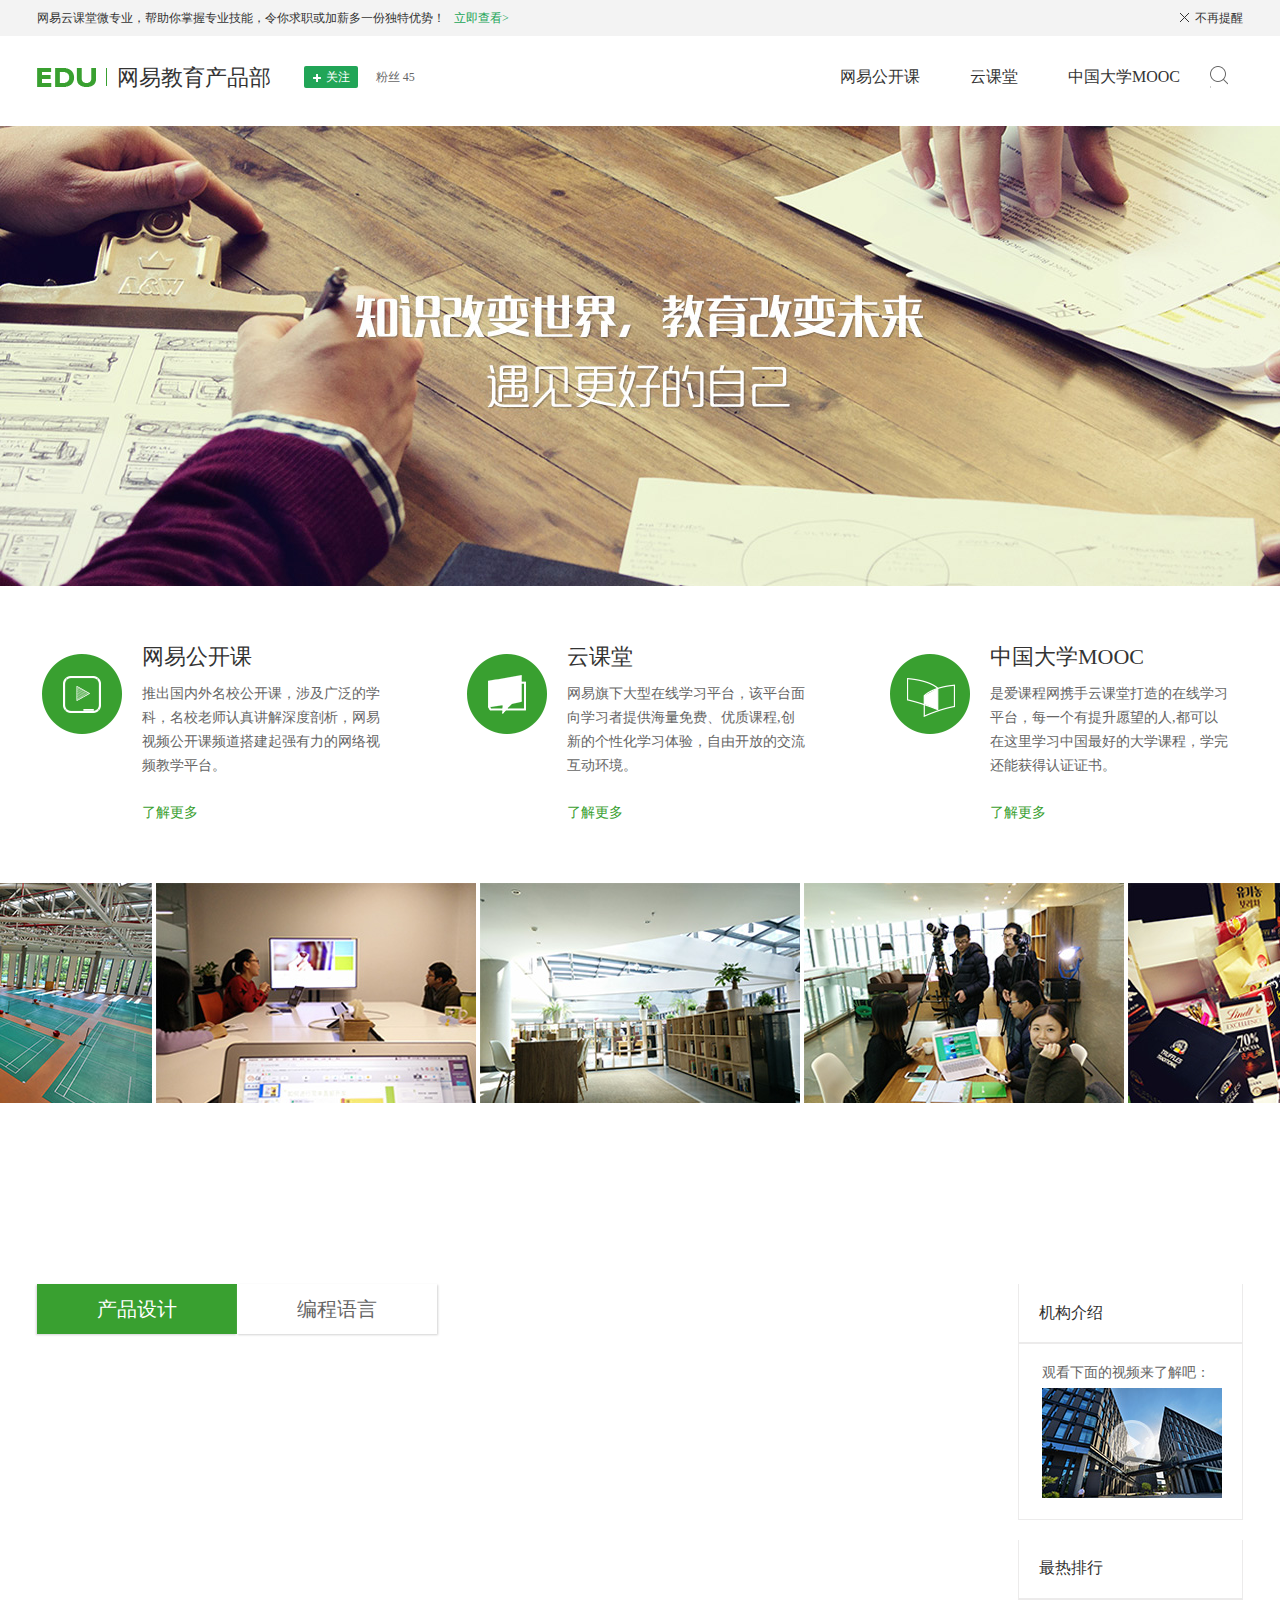
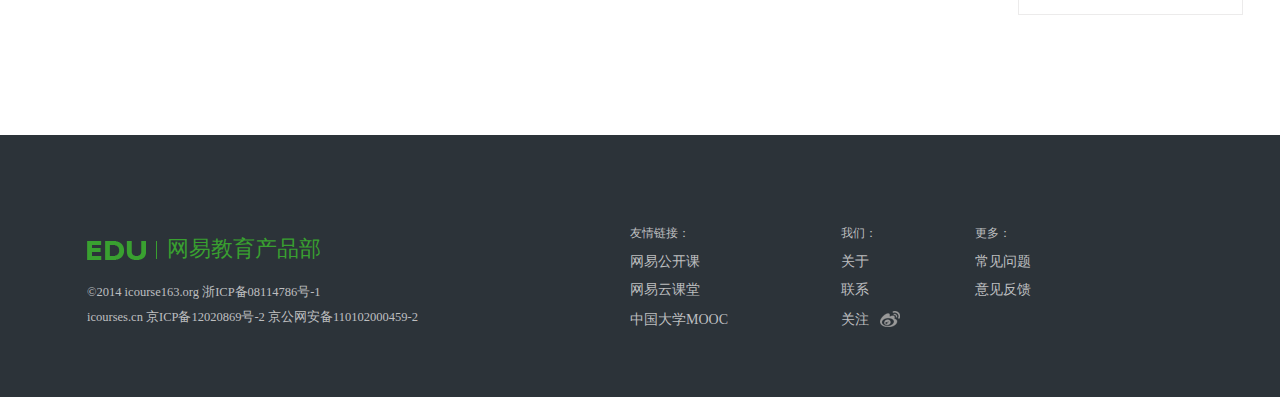
==== edu.html @ a3aa0380 "9.15-v1.0" ====
<!DOCTYPE html>
<html>
<head>
    <meta charset="utf-8">
    <title>网易教育产品部</title>
    <meta name="Keywords" content="网易教育产品部、网易、网易公开课、网易云课堂、中国大学MOOC、优质课程、智能问答、趣味实践、随心笔记、教育、计算机开发、交互视觉设计、视频教程、交流互动、免费、名师、实用、培训">
    <meta name="description" content="网易教育产品部结合网易公开课、网易云课堂以及中国大学MOOC向广大互联网学习爱好者提供一个优秀的学习平台">
    <link rel="stylesheet" type="text/css" href="./stylesheets/reset.css">
    <link rel="stylesheet" type="text/css" href="./stylesheets/edu.css">
</head>
<body>
<!-- 顶部通知条 -->
<div id="g-note">
    <div class="m-note">
        <div class="m-note-content">
            <p>网易云课堂微专业，帮助你掌握专业技能，令你求职或加薪多一份独特优势！<a href="http://study.163.com/" target="_blank" rel="nofollow" title="网易云课堂">立即查看></a></p>
        </div>
        <div class="m-note-close" id="m-note-close">
            <span class="closelog"></span><span>不再提醒</span>
        </div>
    </div>
</div>
<!-- /顶部通知条 -->
<!-- 头部信息 -->
<div id="g-head">
    <div class="m-header">
        <div>
            <h1><span></span>网易教育产品部</h1>
            <em class="m-head-login" id="m-head-login"><span></span>关注</em>
            <span class="m-head-fan">粉丝 45</span>
        </div>
        <!-- 头部导航 -->
        <div class="m-head-nav">
            <ul>
                <li class="m-head-nav1">
                    <a href="http://open.163.com/" target="_blank" rel="nofollow" title="网易公开课">网易公开课</a>
                </li>
                <li class="m-head-nav2">
                    <a href="http://study.163.com/" target="_blank" rel="nofollow" title="网易云课堂">云课堂</a>
                </li>
                <li class="m-head-nav3">
                    <a href="http://www.icourse163.org/" target="_blank" rel="nofollow" title="中国大学MOOC">中国大学MOOC</a>
                </li>
                <li class="search"></li>
            </ul>
        </div>
        <!-- /头部导航 -->
    </div>
    <!-- 登录 -->
    <div>
        <form id="m-loginForm" action="/login">
            <legend>登录网易云课堂</legend>
            <fieldset>
                <div>
                    <input id="mobile" name="mobile" type="text">
                </div>
                <div>
                    <input id="password" type="password" name="password">
                </div>
                <div>
                    <button id="login">登　录</button>
                </div>
            </fieldset>
        </form>
    </div>
    <!-- /登录 -->
</div>
<!-- /头部信息 -->
<!-- banner区 -->
<div id="g-banner">
    <div class="m-banner">
        <span></span><span></span><span></span>
    </div>
</div>
<!-- /banner区 -->
<!-- 简介及生活展示区 -->
<div id="g-info">
    <ul>
        <li class="m-info-l1">
            <span class="m-info log1"></span>
            <div class="m-info-content">
                <h1>网易公开课</h1>
                <p>推出国内外名校公开课，涉及广泛的学科，名校老师认真讲解深度剖析，网易视频公开课频道搭建起强有力的网络视频教学平台。</p><a href="http://open.163.com/" target="_blank" rel="nofollow" title="网易公开课">了解更多</a>
            </div>
        </li>
        <li class="m-info-l2">
            <span class="m-info log2"></span>
            <div class="m-info-content">
                <h1>云课堂</h1>
                <p>网易旗下大型在线学习平台，该平台面向学习者提供海量免费、优质课程,创新的个性化学习体验，自由开放的交流互动环境。</p><a href="http://study.163.com/" target="_blank" rel="nofollow" title="云课堂">了解更多</a>
            </div>
        </li>
        <li class="m-info-l3">
            <span class="m-info log3"></span>
            <div class="m-info-content">
                <h1>中国大学MOOC</h1>
                <p>是爱课程网携手云课堂打造的在线学习平台，每一个有提升愿望的人,都可以在这里学习中国最好的大学课程，学完还能获得认证证书。</p><a href="http://www.icourse163.org/" target="_blank" rel="nofollow" title="中国大学MOOC">了解更多</a>
            </div>
        </li>
    </ul>
</div>
<div id="g-life">
    <ul>
        <li><img src="./images/gzhj01.jpg" alt="gzhj01"></li>
        <li><img src="./images/gzhj02.jpg" alt="gzhj02"></li>
        <li><img src="./images/gzhj03.jpg" alt="gzhj03"></li>
        <li><img src="./images/gzhj04.jpg" alt="gzhj04"></li>
        <li class="m-life-l5"><img src="./images/gzhj05.jpg" alt="gzhj05"></li>
    </ul>
</div>
<!-- /简介及生活展示区 -->
<!-- 内容区 -->
<div id="g-content">
    <div class="m-content">
        <div class="m-content-header">
            <h1 class="m-content-des">产品设计</h1><h1 class="m-content-lan">编程语言</h1>
        </div>
        <!-- 详细课程内容 -->
        <div>
            <ul>
                <li>
                    <img src="" alt="">
                    <h2></h2>
                    <strong></strong>
                    <span></span>
                    <em></em>
                </li>
            </ul>
        </div>
        <!-- /详细课程内容 -->
        <!-- 翻页器 -->
        <div>
            <span></span>
            <a href=""></a>
            <span></span>
        </div>
        <!-- /翻页器 -->
    </div>
    <div class="m-content-aside">
        <div>
            <h1>机构介绍</h1>
            <div class="m-content-video">
                <p>观看下面的视频来了解吧：</p>
                <img src="./images/video.jpg" alt="video">
            </div>
        </div>
        <div class="m-content-hot">
            <h1>最热排行</h1>
            <!-- 实时排行 -->
            <div>
                <ol>
                    <li>
                        <img src="" alt="">
                        <h2></h2>
                        <span></span>
                    </li>
                </ol>
            </div>
            <!-- /实时排行 -->
        </div>
    </div>
</div>
<div class="clearfix"></div>
<!-- /内容区 -->
<!-- 底部信息 -->
<div id="g-foot">
    <div class="m-foot">
        <div>
            <h1><span></span>网易教育产品部</h1>
            <p>©2014 icourse163.org 浙ICP备08114786号-1<br>icourses.cn 京ICP备12020869号-2 京公网安备110102000459-2</p>
        </div>
        <!-- 此处table仅用作布局 -->
        <table>
            <thead>
                <tr><th><h3>友情链接：</h3></th><th><h3>我们：</h3></th>
                <th><h3>更多：</h3></th></tr>
            </thead>
            <tbody>
                <tr>
                    <td><a href="http://open.163.com/" target="_blank" rel="nofollow" title="网易公开课">网易公开课</a></td>
                    <td><a href="" title="关于我们">关于</a></td>
                    <td><a href="" title="常见问题"><a>常见问题</a></td>
                </tr>
                <tr>
                    <td><a href="http://study.163.com/" target="_blank" rel="nofollow" title="网易云课堂">网易云课堂</a></td>
                    <td><a href="" title="联系我们">联系</a></td>
                    <td><a href="" title="意见反馈">意见反馈</a></td>
                </tr>
                <tr>
                    <td><a href="http://www.icourse163.org/" target="_blank" rel="nofollow" title="中国大学MOOC">中国大学MOOC</a></td>
                    <td><a href="" title="关注我们">关注</a><span class="m-foot-log"></span></td>
                </tr>
            </tbody>
        </table>
    </div>
</div>
<!-- /底部信息 -->
<script type="text/javascript" src="./js/compatible.js"></script>
<script type="text/javascript" src="./js/edu.js"></script>
</body>
</html>
---- stylesheets/edu.css ----
/* 主体居中设置 */
#g-note,#g-head,#g-content,#g-foot{
	text-align: center;
}
#g-info ul{
	display: table;
	width: 1206px;
	margin: 0 auto;
}
/* /主体居中及各区域浮动设置 */
/* 顶部通知条 */
#g-note .m-note-content,#g-note .m-note-close{
	display: inline-block;
}
#g-note .m-note{
	width: 1206px;
	margin: 0 auto;
}
#g-note .m-note-content{
	float: left;
}
#g-note .m-note-close{
	float: right;
	cursor: pointer;
}
#g-note{
	height: 36px;
	font: 12px/36px "Microsoft YaHei","微软雅黑";
	vertical-align: center;
	color: #333;
	background-color: #f3f3f3;
}
.m-note-content a{
	margin-left: 9px;
	color: #21a557;
}
.m-note-close .closelog{
	display: inline-block;
	margin-right: 6px;
	width: 9px;
	height: 9px;
	background: url(../images/sprites.png) -60px -260px;
}
.closenote{
	display:none;
}
/* /顶部通知条 */
/* 头部信息 */
#g-head .m-header,#g-head .m-header div h1,#g-head .m-header div span,#g-head .m-header div em,#g-head .m-head-nav ul li{
	display: inline-block;
}
#g-head{
	height: 90px;
}
#g-head .m-header{
	width: 1206px;
	margin: 30px auto 38px;
}
#g-head .m-header div{
	float: left;
}
#g-head .m-header .m-head-nav{
	float: right;
}
#g-head .m-header div h1{
	font: 22px/22px "Microsoft YaHei","微软雅黑";
	color: #333;
}
#g-head .m-header div h1 span{
	width: 80px;
	height: 22px;
	vertical-align: text-bottom;
	background: url(../images/sprites.png) 0 -300px no-repeat;
}
#g-head .m-head-login{
	width: 54px;
	height: 22px;
	margin-left: 30px;
	font: 12px/22px "SimSun","宋体";
	vertical-align: text-bottom;
	text-align: center;
	color: #fff;
	background-color: #21a557;
	border-radius: 2px;
	cursor: pointer;
}
#g-head .m-head-login:hover{
	background-color: #2fb556;
}
#g-head .m-head-login span{
	width: 8px;
	height: 8px;
	margin-right: 5px;
	vertical-align: middle;
	background: url(../images/sprites.png) -60px -240px no-repeat;
}
#g-head .m-head-fan{
	height: 22px;
	margin-left: 14px;
	font: 12px/22px "SimSun","宋体";
	vertical-align: text-bottom;
	color: #666;
}
/* 登录 */
#m-loginForm{
	display: 
}
/* /登录 */
/* 头部导航 */
#g-head .m-head-nav ul{
	font-size: 0;
}
#g-head .m-head-nav ul>li{
	height: 22px;
	font: 16px/22px "Microsoft YaHei","微软雅黑";
	vertical-align: text-bottom;
}
#g-head .m-head-nav ul li a:hover{
	color: #39a030;
}
#g-head .search{
	width: 18px;
	height: 18px;
	margin-right: 15px;
	background: url(../images/sprites.png) 0px -240px no-repeat;
}
#g-head .search:hover{
	cursor:  pointer;
	background: url(../images/sprites.png) -20px -260px no-repeat;
}
#g-head .m-head-nav1,#g-head .m-head-nav2{
	margin-right: 50px;
}
#g-head .m-head-nav3{
	margin-right: 30px;
}
/* /头部导航 */
/* /头部信息 */
/* banner区 */
#g-banner{
	position: relative;
	height: 460px;
}
.m-banner{
	position: absolute;
	left: 50%;
	width: 1652px;
	height: 460px;
	margin-left: -826px;
	line-height: 0;
	background: url(../images/banner1.jpg) 50% 50%;
}
/* /banner区 */
/* 简介 */
#g-info{
	line-height: 0;
}
#g-info ul{
	font-size: 0;
}
#g-info ul li{
	display: inline-block;
	position: relative;
	width: 341px;
	height: 177px;
	margin: 60px auto;
}
#g-info .m-info-l1{
	margin-left: 5px;
}
#g-info .m-info-l2{
	margin-left: 84px;
}
#g-info .m-info-l3{
	margin-left: 82px;
}
#g-info .m-info{
	display: inline-block;
	position: absolute;
	top: 8px;
	width: 80px;
	height: 80px;
}
#g-info .log1{
	background: url(../images/sprites.png) no-repeat;
}
#g-info .log2{
	background: url(../images/sprites.png) 0 -80px no-repeat;
}
#g-info .log3{
	background: url(../images/sprites.png) 0 -160px no-repeat;
}
#g-info .m-info-content{
	display: inline-block;
	position: absolute;
	left: 100px;
	width: 240px;
	height: 177px;
}
#g-info ul h1{
	display: inline-block;
	font: 22px/22px "Microsoft YaHei","微软雅黑";
	color: #333;
}
#g-info ul p{
	display: inline-block;
	padding: 14px 0 28px 0;
	font: 14px/24px "Microsoft YaHei","微软雅黑";
	color: #666;
}
#g-info ul a{
	display: inline-block;
	font: 14px/14px "Microsoft YaHei","微软雅黑";
	color: #39a030;
}
#g-info ul a:hover{
	text-decoration: underline;
}
/* /简介 */
/* 生活展示区 */
#g-life{
	font-size: 0;
	position: relative;
	height: 320px;
}
#g-life ul{
	position: absolute;
	left: 50%;
	width: 1616px;
	margin-left: -808px;
}
#g-life ul li{
	display: inline-block;
	margin-right: 4px;
}
#g-life .m-life-l5{
	margin-right: 0;
}
/* /生活展示区 */
/* 内容区 */
#g-content{
	display: table;
	width: 1206px;
	margin: 81px auto 120px;
}
/* 清除浮动 */
.clearfix{
	content: '.';
	display: block;
	clear: both;height: 0;
	overflow: hidden;
	visibility: hidden;
}
.clearfix{
	zoom: 1;
}
/* /清除浮动 */
#g-content>div{
	display: inline-block;
	float: left;
}
#g-content>.m-content-aside{
	display: inline-block;
	float: right;
}
#g-content .m-content-header h1{
	display: inline-block;
	width: 200px;
	height: 50px;
	font: 20px/50px "Microsoft YaHei","微软雅黑";
	text-align: center;
	vertical-align: middle;
}
#g-content .m-content-header .m-content-des{
	color: #fff;
	background-color: #39a030;
	box-shadow: -1px 1px 2px 0px #d4d3d3;
}
#g-content .m-content-header .m-content-lan{
	color: #666;
	background-color: #fff;
	box-shadow: 1px 1px 2px 0px #d4d3d3;
}
/* 右边栏 */
#g-content .m-content-aside h1{
	width: 223px;
	height: 58px;
	border-width:0 1px 1px 1px;
	border-style: solid;
	border-color: #ecebeb;
	font: 16px/58px "Microsoft YaHei","微软雅黑";
	text-align: left;
	vertical-align: middle;
	text-indent: 20px;
	color: #333;
}
#g-content .m-content-aside .m-content-video{
	position: relative;
	height: 175px;
	border:1px solid #ecebeb;
}
#g-content .m-content-aside .m-content-video p{
	position: absolute;
	top: 22px;
	left: 23px;
	height: 14px;
	font: 14px/14px "Microsoft YaHei","微软雅黑";
	text-align: left;
	vertical-align: middle;
	color: #666;
}
#g-content .m-content-aside .m-content-video img{
	position: absolute;
	top: 44px;
	left: 23px;
}
#g-content .m-content-aside .m-content-hot h1{
	margin-top: 20px;
	font: 16px/55px "Microsoft YaHei","微软雅黑";
	color: #333;
}
#g-content .m-content-aside .m-content-hot div{
	border:1px solid #ecebeb;
}
/* /右边栏 */
/* /内容区 */
/* 底部信息 */
#g-foot{
	height: 262px;
	background-color: #2c3339;
}
#g-foot .m-foot{
	display: inline-block;
	position: relative;
	width: 1206px;
	color: #fff;
}
#g-foot div h1, #g-foot div h1 span{
	display: inline-block;
}
#g-foot div h1{
	position: absolute;
	top: 92px;
	left: 50px;
}
#g-foot div p{
	position: absolute;
	top: 134px;
	left: 50px;
	font: 12.5px/25px "Microsoft YaHei","微软雅黑";
	text-align: left;
	color: #bebfc0;
}
#g-foot div h1 span{
	width: 80px;
	height: 22px;
	vertical-align: text-bottom;
	background: url(../images/sprites.png) 0 -320px no-repeat;
}
#g-foot div h1{
	font: 22px/22px "Microsoft YaHei","微软雅黑"; 
	color: #39a030;
}
#g-foot table{
	position: absolute;
	top: 81px;
	left: 593px;
	text-align: left;
}
#g-foot table tr{
	vertical-align: super;
}
#g-foot table thead{
	font: 12px/12px "Microsoft YaHei","微软雅黑"; 
	color: #bebfc0;
}

#g-foot table tbody tr a{
	font: 14px/14px "Microsoft YaHei","微软雅黑"; 
	color: #bebfc0;
}
#g-foot table tbody tr a:hover{
	text-decoration: underline;
}
#g-foot table thead tr th{
	width: 211px;
}
#g-foot table thead tr th+th{
	width: 134px;
}
#g-foot table tr{
	height: 28px;
}
.m-foot-log{
	display: inline-block;
	width: 20px;
	height: 16px;
	margin-left: 11px;
	vertical-align: text-bottom;
	background: url(../images/sprites.png) 0 -280px;
}
/* /底部信息 */
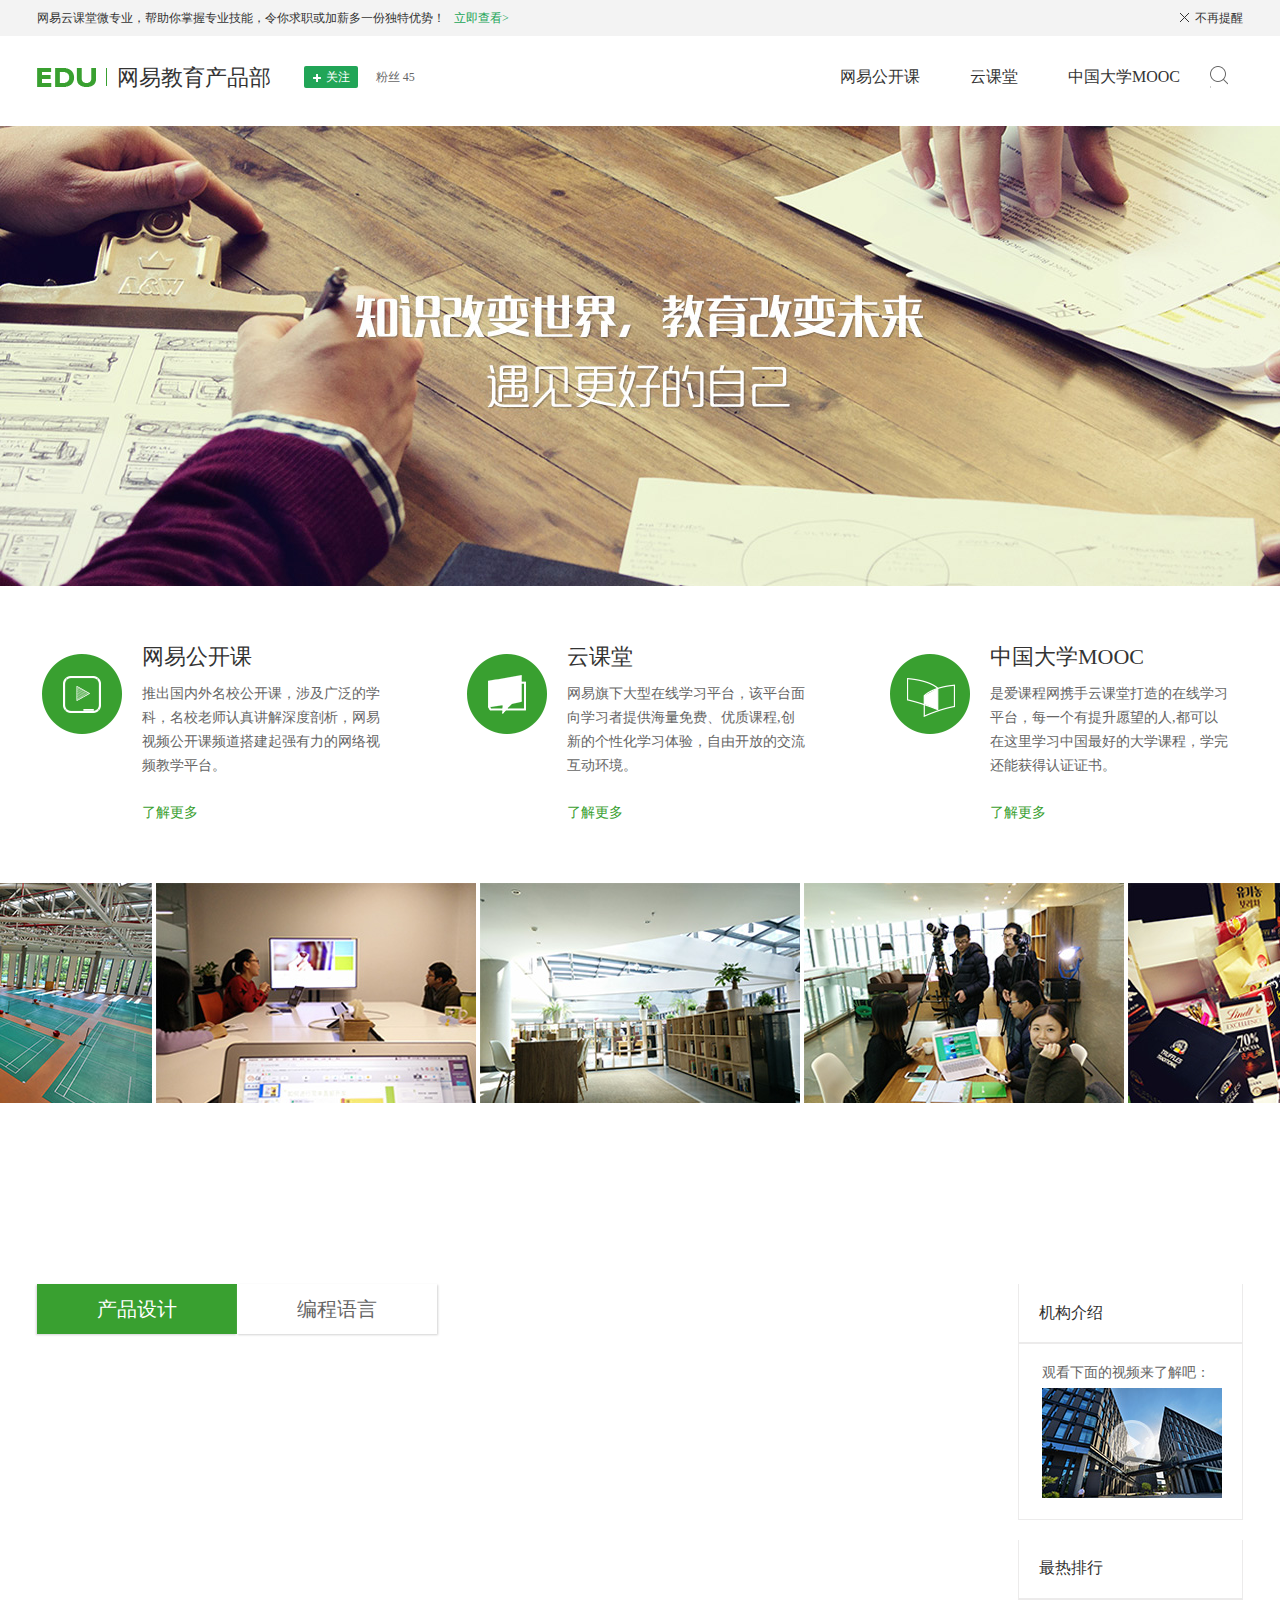
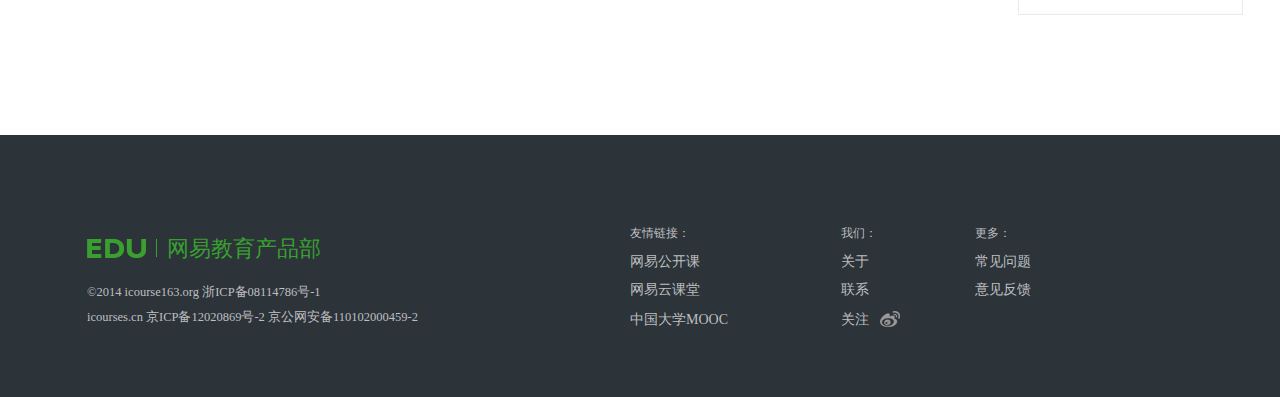
==== commit cce02c67: "9.16v1.0" ====
--- a/edu.html
+++ b/edu.html
@@ -7,6 +7,7 @@
     <meta name="description" content="网易教育产品部结合网易公开课、网易云课堂以及中国大学MOOC向广大互联网学习爱好者提供一个优秀的学习平台">
     <link rel="stylesheet" type="text/css" href="./stylesheets/reset.css">
     <link rel="stylesheet" type="text/css" href="./stylesheets/edu.css">
+    <script type="text/javascript" src="./js/md5.js"></script>
 </head>
 <body>
 <!-- 顶部通知条 -->
@@ -27,6 +28,7 @@
         <div>
             <h1><span></span>网易教育产品部</h1>
             <em class="m-head-login" id="m-head-login"><span></span>关注</em>
+            <em class="m-head-loginok" id="m-head-loginok"><span class="m-loginok-log"></span>已关注 <span>|</span><strong class="m-head-loginno" id="m-head-loginno"> 取消</strong></em>
             <span class="m-head-fan">粉丝 45</span>
         </div>
         <!-- 头部导航 -->
@@ -47,22 +49,26 @@
         <!-- /头部导航 -->
     </div>
     <!-- 登录 -->
-    <div>
-        <form id="m-loginForm" action="/login">
+    <div id="g-loginForm">
+        <div id="m-close-login" class="m-close-login"></div>
+        <form id="m-loginForm" action="" name="loginForm">
             <legend>登录网易云课堂</legend>
             <fieldset>
-                <div>
-                    <input id="mobile" name="mobile" type="text">
+                <div class="m-acpa">
+                    <label for="m-account">账号</label>
+                    <input id="m-account" name="account" type="text">
+                </div>
+                <div class="m-acpa">
+                    <label for="m-password">密码</label>
+                    <input id="m-password" type="password" name="password">
                 </div>
                 <div>
-                    <input id="password" type="password" name="password">
-                </div>
-                <div>
-                    <button id="login">登　录</button>
+                    <button id="m-login-button" type="submit">登录</button>
                 </div>
             </fieldset>
         </form>
     </div>
+    <div id="g-mask"></div>
     <!-- /登录 -->
 </div>
 <!-- /头部信息 -->
--- a/stylesheets/edu.css
+++ b/stylesheets/edu.css
@@ -6,6 +6,12 @@
 	display: table;
 	width: 1206px;
 	margin: 0 auto;
+}
+.close{
+	display:none;
+}
+.show{
+	display:inline-block;
 }
 /* /主体居中及各区域浮动设置 */
 /* 顶部通知条 */
@@ -41,12 +47,9 @@
 	height: 9px;
 	background: url(../images/sprites.png) -60px -260px;
 }
-.closenote{
-	display:none;
-}
 /* /顶部通知条 */
 /* 头部信息 */
-#g-head .m-header,#g-head .m-header div h1,#g-head .m-header div span,#g-head .m-header div em,#g-head .m-head-nav ul li{
+#g-head .m-header,#g-head .m-header div h1,#g-head .m-header div span,#g-head .m-head-nav ul li{
 	display: inline-block;
 }
 #g-head{
@@ -72,7 +75,7 @@
 	vertical-align: text-bottom;
 	background: url(../images/sprites.png) 0 -300px no-repeat;
 }
-#g-head .m-head-login{
+#g-head #m-head-login{
 	width: 54px;
 	height: 22px;
 	margin-left: 30px;
@@ -84,10 +87,10 @@
 	border-radius: 2px;
 	cursor: pointer;
 }
-#g-head .m-head-login:hover{
+#g-head #m-head-login:hover{
 	background-color: #2fb556;
 }
-#g-head .m-head-login span{
+#g-head #m-head-login span{
 	width: 8px;
 	height: 8px;
 	margin-right: 5px;
@@ -101,9 +104,112 @@
 	vertical-align: text-bottom;
 	color: #666;
 }
+/* 已关注 */
+#g-head #m-head-loginok{
+	width: 106px;
+	height: 21px;
+	margin-left: 30px;
+	vertical-align: text-bottom;
+	text-align: center;
+	font: 12px/21px "SimSun","宋体";
+	color: #333;
+	border: 1px solid #efefef;
+}
+#g-head #m-head-loginok .m-loginok-log{
+	width: 11px;
+	height: 9px;
+	margin-right: 5px;
+	background: url(../images/sprites.png) -20px -240px no-repeat;
+}
+#g-head #m-head-loginok span{
+	color: #ccc;
+}
+#g-head #m-head-loginok strong{
+	cursor: pointer;
+	color: #999;
+}
+#g-head #m-head-loginok strong:hover{
+	color: #21a557;
+	text-decoration: underline;
+}
+/* /已关注 */
 /* 登录 */
+#g-loginForm{
+	position: fixed;
+	top: 50%;
+	left: 50%;
+	width: 387px;
+	height: 288px;
+	margin: -144px 0 0 -193.5px;
+	z-index: 199;
+	background-color: #fff;
+}
+#g-loginForm .m-close-login{
+	display: inline-block;
+	position: absolute;
+	top: 10px;
+	right: 8px;
+	width: 10px;
+	height: 10px;
+	background: url(../images/sprites.png) -40px -260px no-repeat;
+}
 #m-loginForm{
-	display: 
+	position: absolute;
+	top: 30px;
+	left: 40px;
+}
+#m-loginForm legend{
+	font: 18px/18px "Microsoft YaHei","微软雅黑";
+	color: #444;
+}
+#m-loginForm fieldset{
+	margin-top: 20px;
+}
+#m-loginForm fieldset .m-acpa{
+	position: relative;
+	width: 295px;
+	height: 45px;
+	margin-bottom: 15px;
+}
+#m-password,#m-account{
+	font: 16px/16px "Microsoft YaHei","微软雅黑";
+}
+#m-loginForm fieldset .m-acpa input{
+	width: 295px;
+	height: 45px;
+	border: 1px solid #dfdfdf;
+	background-color: #fafafa;
+	box-shadow: inset 0 1px 1px 0px #f1f1f1;
+}
+#m-loginForm fieldset .m-acpa label{
+	position: absolute;
+	top: 16px;
+	left: 12px;
+	z-index: 1;
+	font: 16px/16px "Microsoft YaHei","微软雅黑";
+	color: #ccc;
+}
+#m-loginForm #m-login-button{
+	width: 295px;
+	height: 48px;
+	margin-top: 14px;
+	font: 16px/16px "Microsoft YaHei","微软雅黑";
+	color: #fff;
+	background: url(../images/login.png);
+}
+#g-mask{
+	position: fixed;
+	top: 0;
+	right: 0;
+	bottom: 0;
+	left: 0;
+	width: 100%;
+	height: 100%;
+	background: rgba(50,50,50,0.8);
+	/* 兼容ie8透明度 */
+	background:#000000\9;
+	filter: progid:DXImageTransform.Microsoft.Alpha(opacity=80);
+	z-index: 99;
 }
 /* /登录 */
 /* 头部导航 */
@@ -355,7 +461,7 @@
 	width: 80px;
 	height: 22px;
 	vertical-align: text-bottom;
-	background: url(../images/sprites.png) 0 -320px no-repeat;
+	background: url(../images/sprites.png) 0 -330px no-repeat;
 }
 #g-foot div h1{
 	font: 22px/22px "Microsoft YaHei","微软雅黑"; 
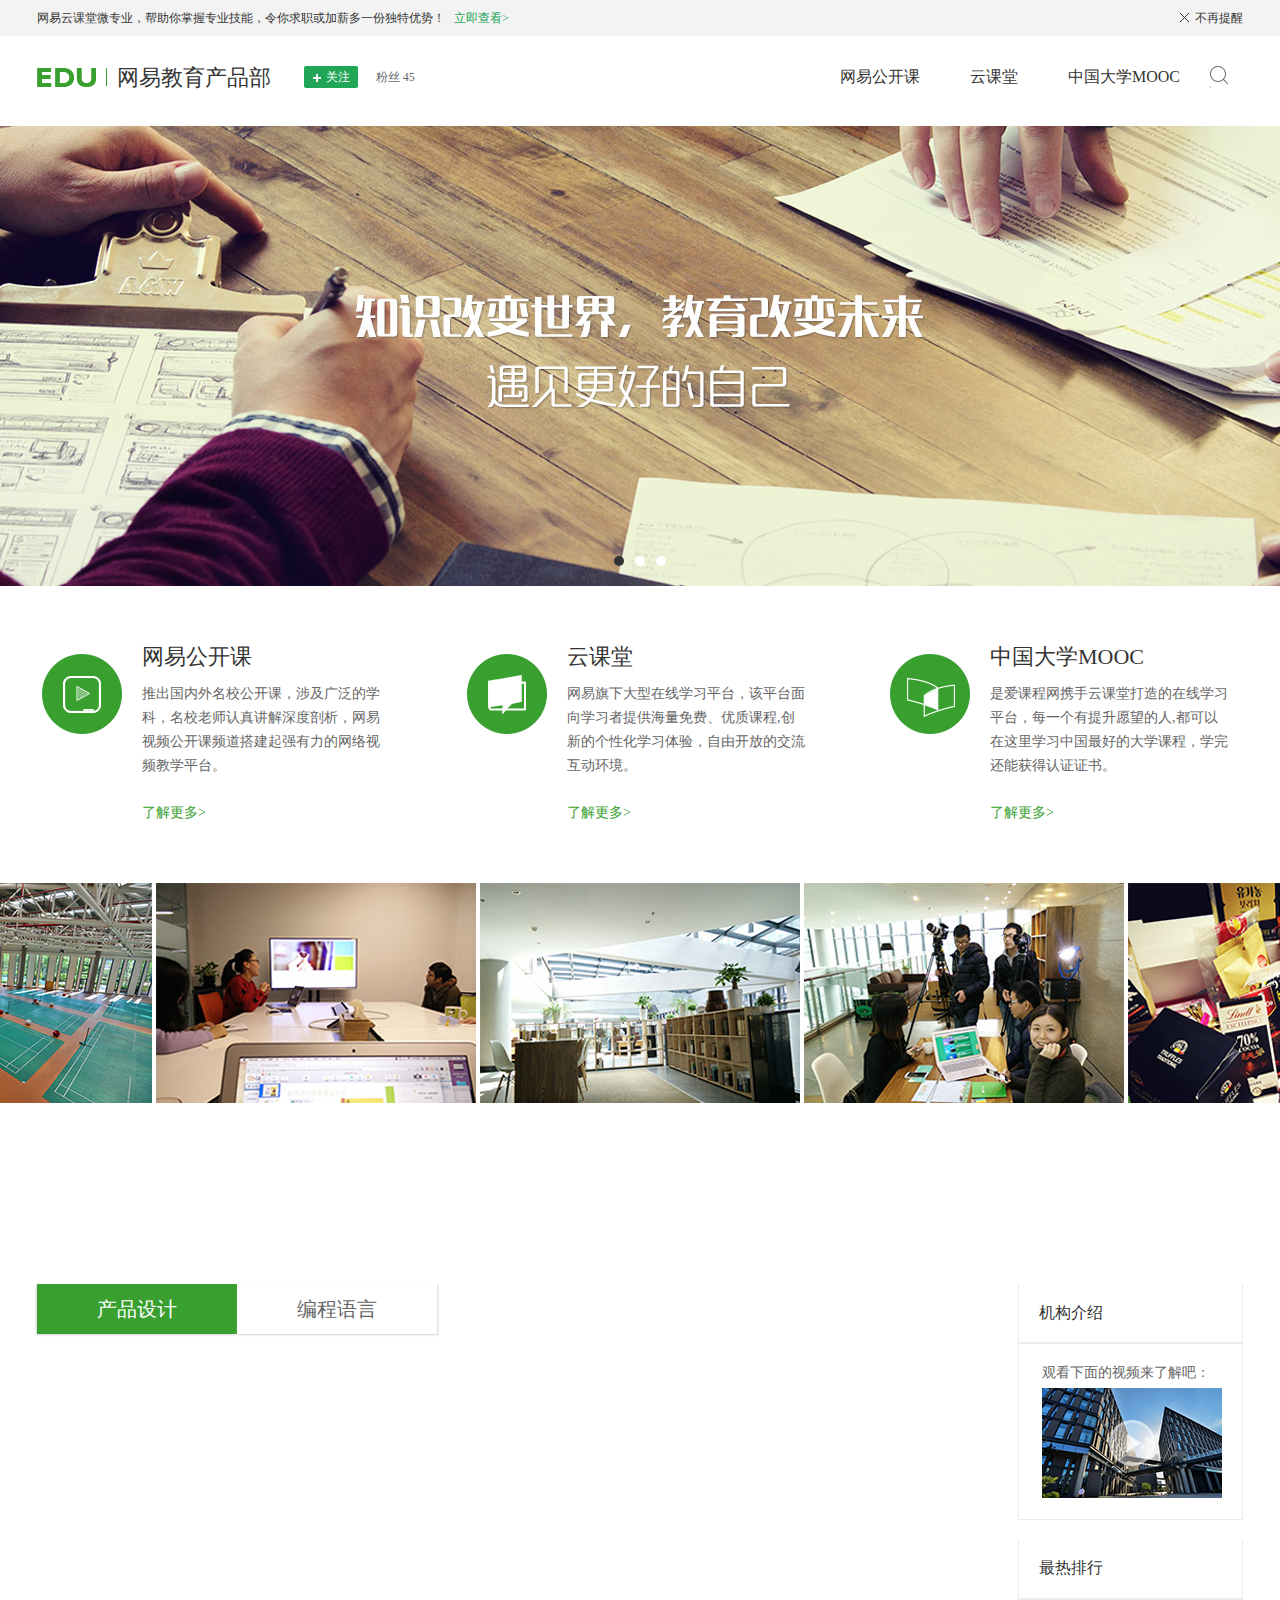
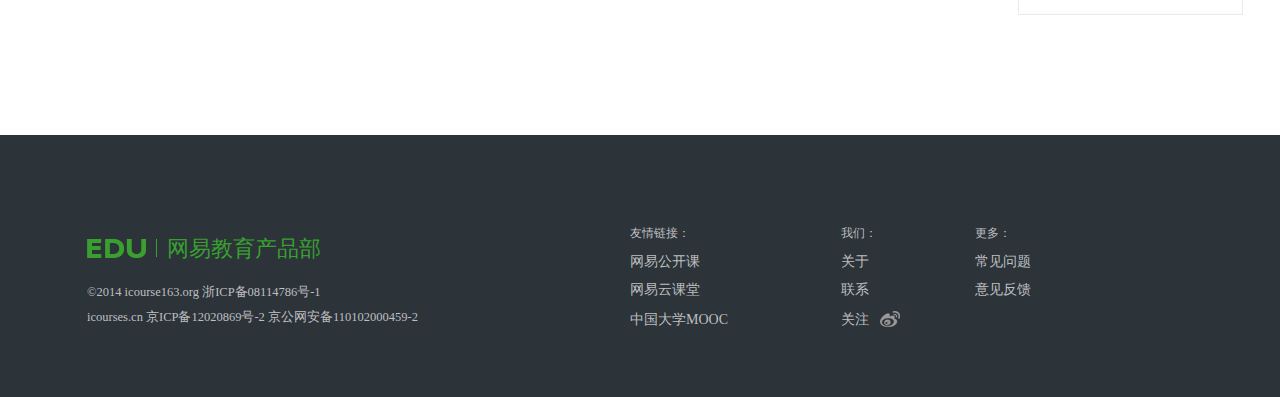
==== commit d57e9ef3: "9.18-v1.0" ====
--- a/edu.html
+++ b/edu.html
@@ -14,7 +14,7 @@
 <div id="g-note">
     <div class="m-note">
         <div class="m-note-content">
-            <p>网易云课堂微专业，帮助你掌握专业技能，令你求职或加薪多一份独特优势！<a href="http://study.163.com/" target="_blank" rel="nofollow" title="网易云课堂">立即查看></a></p>
+            <p>网易云课堂微专业，帮助你掌握专业技能，令你求职或加薪多一份独特优势！<a href="http://study.163.com/" target="_blank" rel="nofollow" title="网易云课堂">立即查看&gt;</a></p>
         </div>
         <div class="m-note-close" id="m-note-close">
             <span class="closelog"></span><span>不再提醒</span>
@@ -28,7 +28,7 @@
         <div>
             <h1><span></span>网易教育产品部</h1>
             <em class="m-head-login" id="m-head-login"><span></span>关注</em>
-            <em class="m-head-loginok" id="m-head-loginok"><span class="m-loginok-log"></span>已关注 <span>|</span><strong class="m-head-loginno" id="m-head-loginno"> 取消</strong></em>
+            <em class="m-head-loginok" id="m-head-loginok"><span class="m-loginok-log"></span>已关注 <span>|</span>&nbsp;<strong class="m-head-loginno" id="m-head-loginno">取消</strong></em>
             <span class="m-head-fan">粉丝 45</span>
         </div>
         <!-- 头部导航 -->
@@ -51,19 +51,20 @@
     <!-- 登录 -->
     <div id="g-loginForm">
         <div id="m-close-login" class="m-close-login"></div>
+        <div id="m-loginshmsg">账号或密码错误，请重新输入！</div>
         <form id="m-loginForm" action="" name="loginForm">
-            <legend>登录网易云课堂</legend>
+            <div class="m-loginForm-title">登录网易云课堂</div>
             <fieldset>
                 <div class="m-acpa">
                     <label for="m-account">账号</label>
-                    <input id="m-account" name="account" type="text">
+                    <input id="m-account" name="account" type="text" required>
                 </div>
                 <div class="m-acpa">
                     <label for="m-password">密码</label>
                     <input id="m-password" type="password" name="password">
                 </div>
                 <div>
-                    <button id="m-login-button" type="submit">登录</button>
+                    <button id="m-login-button" type="submit" required>登录</button>
                 </div>
             </fieldset>
         </form>
@@ -73,9 +74,24 @@
 </div>
 <!-- /头部信息 -->
 <!-- banner区 -->
-<div id="g-banner">
-    <div class="m-banner">
-        <span></span><span></span><span></span>
+<div id="g-banner" class="g-banner">
+    <div class="m-banner-box">
+        <ul id="m-banner-list">
+            <li class="m-img-active">
+                <a href="http://open.163.com/" target="_blank" rel="nofollow" title="网易公开课"><img src="./images/banner1.jpg" alt="网易公开课"></a>
+            </li>
+            <li>
+                <a href="http://study.163.com/" target="_blank" rel="nofollow" title="网易云课堂"><img src="./images/banner2.jpg" alt="网易云课堂"></a>
+            </li>
+            <li>
+                <a href="http://www.icourse163.org/" target="_blank" rel="nofollow" title="中国大学MOOC"><img src="./images/banner3.jpg" alt="中国大学MOOC"></a>
+            </li>
+        </ul>
+        <div id="m-banner-bar" class="m-banner-bar">
+            <span class="m-bar-active"></span>
+            <span></span>
+            <span></span>
+        </div>
     </div>
 </div>
 <!-- /banner区 -->
@@ -86,21 +102,21 @@
             <span class="m-info log1"></span>
             <div class="m-info-content">
                 <h1>网易公开课</h1>
-                <p>推出国内外名校公开课，涉及广泛的学科，名校老师认真讲解深度剖析，网易视频公开课频道搭建起强有力的网络视频教学平台。</p><a href="http://open.163.com/" target="_blank" rel="nofollow" title="网易公开课">了解更多</a>
+                <p>推出国内外名校公开课，涉及广泛的学科，名校老师认真讲解深度剖析，网易视频公开课频道搭建起强有力的网络视频教学平台。</p><a href="http://open.163.com/" target="_blank" rel="nofollow" title="网易公开课">了解更多&gt;</a>
             </div>
         </li>
         <li class="m-info-l2">
             <span class="m-info log2"></span>
             <div class="m-info-content">
                 <h1>云课堂</h1>
-                <p>网易旗下大型在线学习平台，该平台面向学习者提供海量免费、优质课程,创新的个性化学习体验，自由开放的交流互动环境。</p><a href="http://study.163.com/" target="_blank" rel="nofollow" title="云课堂">了解更多</a>
+                <p>网易旗下大型在线学习平台，该平台面向学习者提供海量免费、优质课程,创新的个性化学习体验，自由开放的交流互动环境。</p><a href="http://study.163.com/" target="_blank" rel="nofollow" title="云课堂">了解更多&gt;</a>
             </div>
         </li>
         <li class="m-info-l3">
             <span class="m-info log3"></span>
             <div class="m-info-content">
                 <h1>中国大学MOOC</h1>
-                <p>是爱课程网携手云课堂打造的在线学习平台，每一个有提升愿望的人,都可以在这里学习中国最好的大学课程，学完还能获得认证证书。</p><a href="http://www.icourse163.org/" target="_blank" rel="nofollow" title="中国大学MOOC">了解更多</a>
+                <p>是爱课程网携手云课堂打造的在线学习平台，每一个有提升愿望的人,都可以在这里学习中国最好的大学课程，学完还能获得认证证书。</p><a href="http://www.icourse163.org/" target="_blank" rel="nofollow" title="中国大学MOOC">了解更多&gt;</a>
             </div>
         </li>
     </ul>
--- a/stylesheets/edu.css
+++ b/stylesheets/edu.css
@@ -1,5 +1,8 @@
 /* 主体居中设置 */
-#g-note,#g-head,#g-content,#g-foot{
+body{
+	min-width: 1206px;
+}
+#g-note,#g-head,#g-banner,#g-content,#g-foot{
 	text-align: center;
 }
 #g-info ul{
@@ -7,13 +10,7 @@
 	width: 1206px;
 	margin: 0 auto;
 }
-.close{
-	display:none;
-}
-.show{
-	display:inline-block;
-}
-/* /主体居中及各区域浮动设置 */
+/* /主体居中设置 */
 /* 顶部通知条 */
 #g-note .m-note-content,#g-note .m-note-close{
 	display: inline-block;
@@ -135,6 +132,7 @@
 /* /已关注 */
 /* 登录 */
 #g-loginForm{
+	display: none;
 	position: fixed;
 	top: 50%;
 	left: 50%;
@@ -144,6 +142,14 @@
 	z-index: 199;
 	background-color: #fff;
 }
+#g-loginForm #m-loginshmsg{
+	display: none;
+	position: absolute;
+	top: 30px;
+	left: 180px;
+	font: 10px/18px "Microsoft YaHei","微软雅黑";
+	color: #b30c20;
+}
 #g-loginForm .m-close-login{
 	display: inline-block;
 	position: absolute;
@@ -158,7 +164,8 @@
 	top: 30px;
 	left: 40px;
 }
-#m-loginForm legend{
+#m-loginForm .m-loginForm-title{
+	text-align: left;
 	font: 18px/18px "Microsoft YaHei","微软雅黑";
 	color: #444;
 }
@@ -170,9 +177,6 @@
 	width: 295px;
 	height: 45px;
 	margin-bottom: 15px;
-}
-#m-password,#m-account{
-	font: 16px/16px "Microsoft YaHei","微软雅黑";
 }
 #m-loginForm fieldset .m-acpa input{
 	width: 295px;
@@ -180,6 +184,7 @@
 	border: 1px solid #dfdfdf;
 	background-color: #fafafa;
 	box-shadow: inset 0 1px 1px 0px #f1f1f1;
+	font: 16px/45px "Microsoft YaHei","微软雅黑";
 }
 #m-loginForm fieldset .m-acpa label{
 	position: absolute;
@@ -198,6 +203,7 @@
 	background: url(../images/login.png);
 }
 #g-mask{
+	display: none;
 	position: fixed;
 	top: 0;
 	right: 0;
@@ -245,16 +251,48 @@
 /* banner区 */
 #g-banner{
 	position: relative;
+	line-height: 0;
+	font-size: 0;
+}
+#g-banner .m-banner-box ul li,#g-banner .m-banner-box ul li a,#g-banner .m-banner-box ul li a img{
+	display: inline-block;
+}
+#g-banner .m-banner-box ul{
+	display: inline-block;
+	width: 1652px;
 	height: 460px;
-}
-.m-banner{
-	position: absolute;
+	overflow-x: hidden;
+}
+#g-banner .m-banner-box ul li{
+	position: absolute;
+	top: 0;
 	left: 50%;
 	width: 1652px;
-	height: 460px;
 	margin-left: -826px;
-	line-height: 0;
-	background: url(../images/banner1.jpg) 50% 50%;
+}
+#g-banner .m-banner-bar{
+	display: inline-block;
+	position: absolute;
+	bottom: 20px;
+	left: 50%;
+	width: 63px;
+	height: 10px;
+	margin-left: -31.5px;
+	z-index: 19;
+}
+#g-banner .m-banner-bar span{
+	display: inline-block;
+	width: 10px;
+	height: 10px;
+	margin: 0 5.5px;
+	border-radius: 5px;
+	background-color: #fff;
+}
+.m-img-active{
+	z-index: 9;
+}
+#g-banner .m-banner-bar .m-bar-active{
+	background-color: #333;
 }
 /* /banner区 */
 /* 简介 */
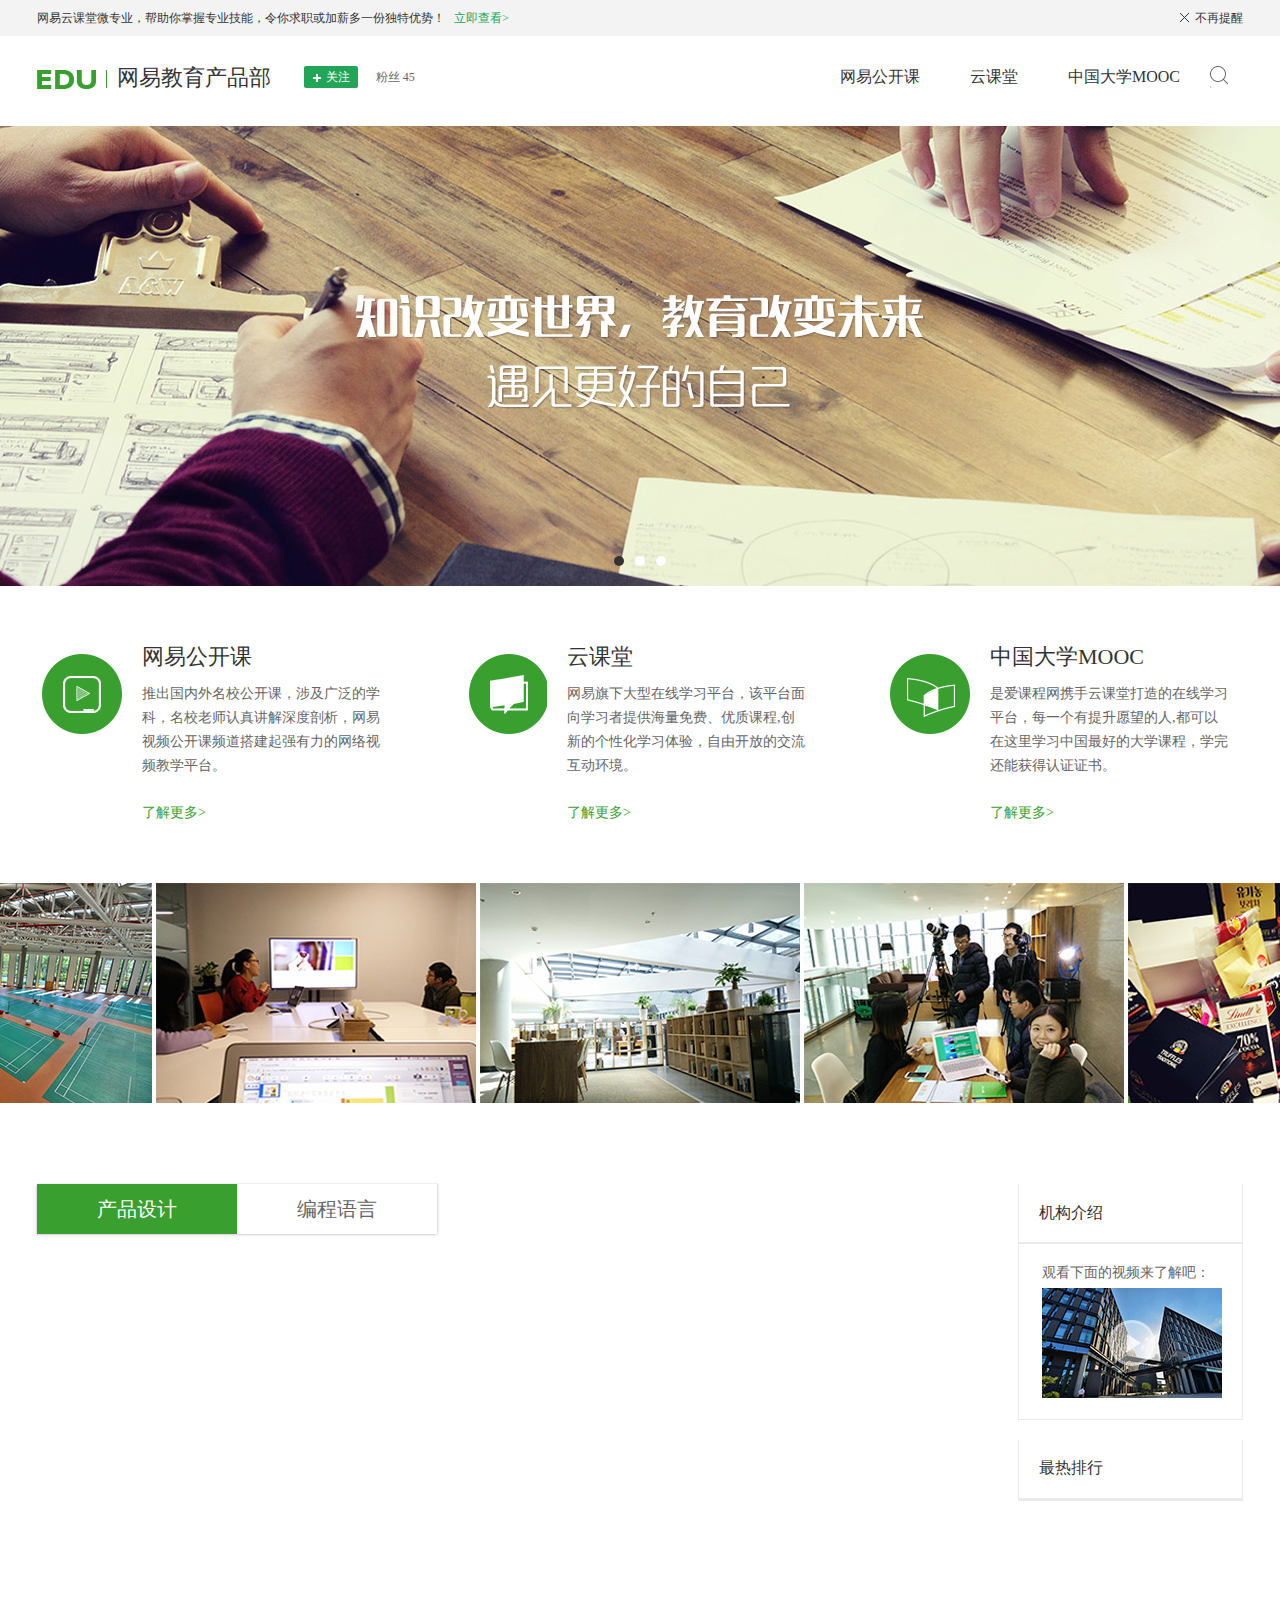
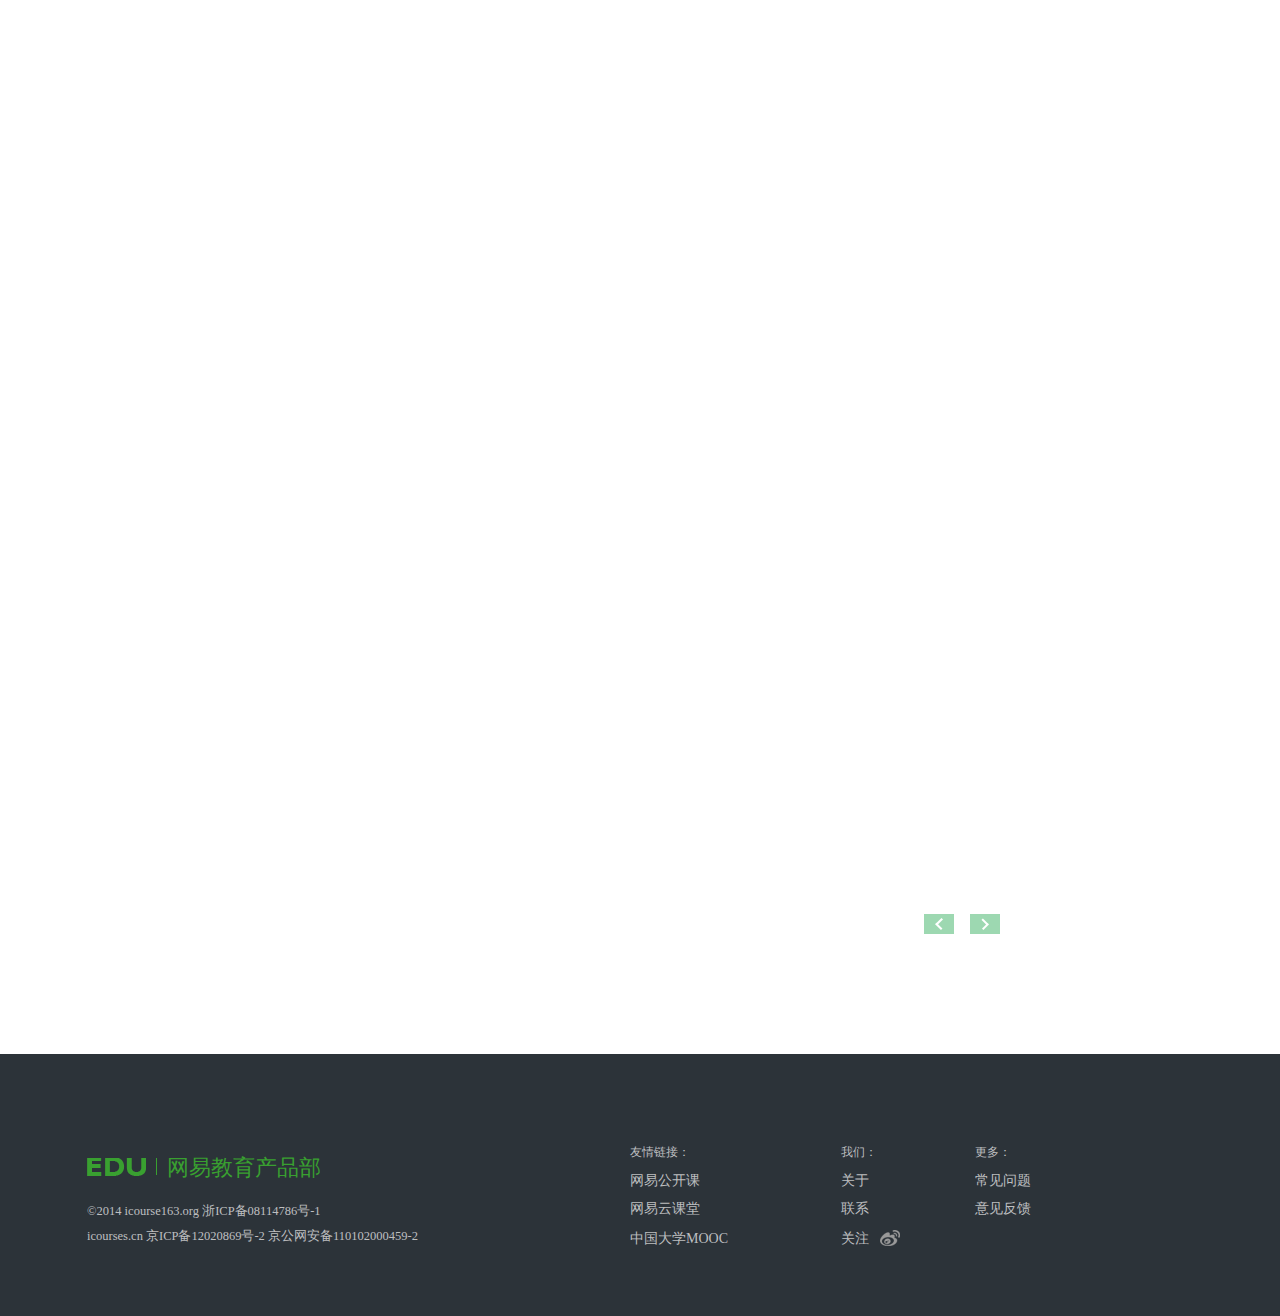
==== commit cfbd9cbe: "9.19-v1.0" ====
--- a/edu.html
+++ b/edu.html
@@ -134,27 +134,21 @@
 <!-- 内容区 -->
 <div id="g-content">
     <div class="m-content">
-        <div class="m-content-header">
-            <h1 class="m-content-des">产品设计</h1><h1 class="m-content-lan">编程语言</h1>
+        <div class="m-content-header" id="m-content-header">
+            <h1 class="m-content-act">产品设计</h1>
+            <h1>编程语言</h1>
         </div>
         <!-- 详细课程内容 -->
-        <div>
-            <ul>
-                <li>
-                    <img src="" alt="">
-                    <h2></h2>
-                    <strong></strong>
-                    <span></span>
-                    <em></em>
-                </li>
-            </ul>
+        <div class="m-content-kc" id="m-content-kc">
+            <ul id="m-content-kcul"></ul>
         </div>
         <!-- /详细课程内容 -->
         <!-- 翻页器 -->
-        <div>
-            <span></span>
-            <a href=""></a>
-            <span></span>
+        <div class="m-content-ptbox" id="m-content-ptbox">
+            <div class="m-content-pb" id="m-content-pb"><span></span></div>
+            <ul class="m-content-pt" id="m-content-pt">
+            </ul>
+            <div class="m-content-pn" id="m-content-pn"><span></span></div>
         </div>
         <!-- /翻页器 -->
     </div>
--- a/stylesheets/edu.css
+++ b/stylesheets/edu.css
@@ -365,7 +365,7 @@
 #g-life{
 	font-size: 0;
 	position: relative;
-	height: 320px;
+	height: 220px;
 }
 #g-life ul{
 	position: absolute;
@@ -385,20 +385,14 @@
 #g-content{
 	display: table;
 	width: 1206px;
+	height: 1350px;
 	margin: 81px auto 120px;
-}
-/* 清除浮动 */
-.clearfix{
-	content: '.';
-	display: block;
-	clear: both;height: 0;
-	overflow: hidden;
-	visibility: hidden;
-}
-.clearfix{
-	zoom: 1;
-}
-/* /清除浮动 */
+	font-size: 0;
+}
+#g-content .m-content{
+	width: 981px;
+	height: 1350px;
+}
 #g-content>div{
 	display: inline-block;
 	float: left;
@@ -406,6 +400,12 @@
 #g-content>.m-content-aside{
 	display: inline-block;
 	float: right;
+}
+#g-content .m-content-header{
+	width: 400px;
+	color: #666;
+	background-color: #fff;
+	box-shadow: -1px 1px 2px 0px #d4d3d3,1px 0px 2px 0px #d4d3d3;
 }
 #g-content .m-content-header h1{
 	display: inline-block;
@@ -414,17 +414,133 @@
 	font: 20px/50px "Microsoft YaHei","微软雅黑";
 	text-align: center;
 	vertical-align: middle;
-}
-#g-content .m-content-header .m-content-des{
+	cursor: default;
+}
+#g-content .m-content-act{
 	color: #fff;
 	background-color: #39a030;
-	box-shadow: -1px 1px 2px 0px #d4d3d3;
-}
-#g-content .m-content-header .m-content-lan{
+}
+/* 详细课程内容 */
+#m-content-kcul{
+	margin-top: 30px;
+	font-size: 0;
+	line-height: 0;
+}
+#m-content-kcul li{
+	display: inline-block;
+	float: left;
+	width: 225px;
+	height: 228px;
+	margin: 0 18px 18px 0;
+	font: 12px/12px "Microsoft YaHei","微软雅黑";
+	text-align: left;
+	text-indent: 4px;
+	border: 1px solid #fff;
+	box-shadow: -1px 0px 1px 0px #f1f1f1,1px 0px 1px 0px #f1f1f1,0px 1px 2px 0px #e6e6e6;
+}
+#m-content-kcul li img{
+	width: 223px;
+	height: 124px;
+}
+#m-content-kcul li h2{
+	display: block;
+	margin-top: 10px;
+	text-overflow: ellipsis;
+	overflow: hidden;
+	white-space: nowrap;
+	color: #333;
+}
+#m-content-kcul li a{
+	display: block;
+	margin-top: 10px;
+	color: #999;
+}
+#m-content-kcul li span{
+	display: inline-block;
+	position: relative;
+	height: 16px;
+	margin: 10px 0 0 4px;
+	padding-right: 3px;
+	line-height: 16px;
+	text-indent: 18px;
+	color: #999;
+	border: 1px solid #ddd;
+}
+#m-content-kcul li span i{
+	display: inline-block;
+	position: absolute;
+	top: 2px;
+	left: 3px;
+	width: 9px;
+	height: 11px;
+	background: url(../images/sprites.png) -60px -280px no-repeat;
+}
+#m-content-kcul li strong{
+	display: block;
+	margin-top: 10px;
+	text-indent: 7px;
+	color:#ff3f00;
+}
+/* /详细课程内容 */
+/* 翻页器 */
+#g-content .m-content{
+	position: relative;
+}
+#m-content-ptbox{
+	position: absolute;
+	bottom: 0;
+	right: 18px;
+	height: 20px;
+	font-size: 0;
+	line-height: 0;
+}
+#m-content-ptbox>div{
+	display: inline-block;
+	width: 30px;
+	height: 20px;
+	line-height: 20px;
+	background-color: #9dd8b1;
+}
+#m-content-ptbox .m-content-pb{
+	margin-right: 12px;
+}
+#m-content-ptbox .m-content-pn{
+	margin-left: 4px;
+}
+#m-content-ptbox div span{
+	display: inline-block;
+	width: 8px;
+	height: 12px;
+	vertical-align: middle;
+}
+#m-content-ptbox .m-content-pb span{
+	background: url(../images/sprites.png) -20px -280px no-repeat;
+}
+#m-content-ptbox .m-content-pn span{
+	background: url(../images/sprites.png) -40px -280px no-repeat;
+}
+.m-content-ptbox ul{
+	display: inline-block;
+	vertical-align: middle;
+}
+#m-content-ptbox .m-content-pt li{
+	display: inline-block;
+	width: 20px;
+	height: 20px;
+	margin-right: 7px;
+	font: 14px "SimSun","宋体";
 	color: #666;
+	cursor: default;
+}
+#m-content-ptbox .m-content-pt li:hover{
+	color: #fff;
+	background-color: #9dd8b1;
+}
+#m-content-ptbox .m-content-pt .m-content-pgact{
+	color: #39a030;
 	background-color: #fff;
-	box-shadow: 1px 1px 2px 0px #d4d3d3;
-}
+}
+/* /翻页器 */
 /* 右边栏 */
 #g-content .m-content-aside h1{
 	width: 223px;
@@ -467,6 +583,16 @@
 	border:1px solid #ecebeb;
 }
 /* /右边栏 */
+/* 清除浮动 */
+.clearfix{
+	content: '.';
+	display: block;
+	clear: both;height: 0;
+	overflow: hidden;
+	visibility: hidden;
+	zoom: 1;
+}
+/* /清除浮动 */
 /* /内容区 */
 /* 底部信息 */
 #g-foot{
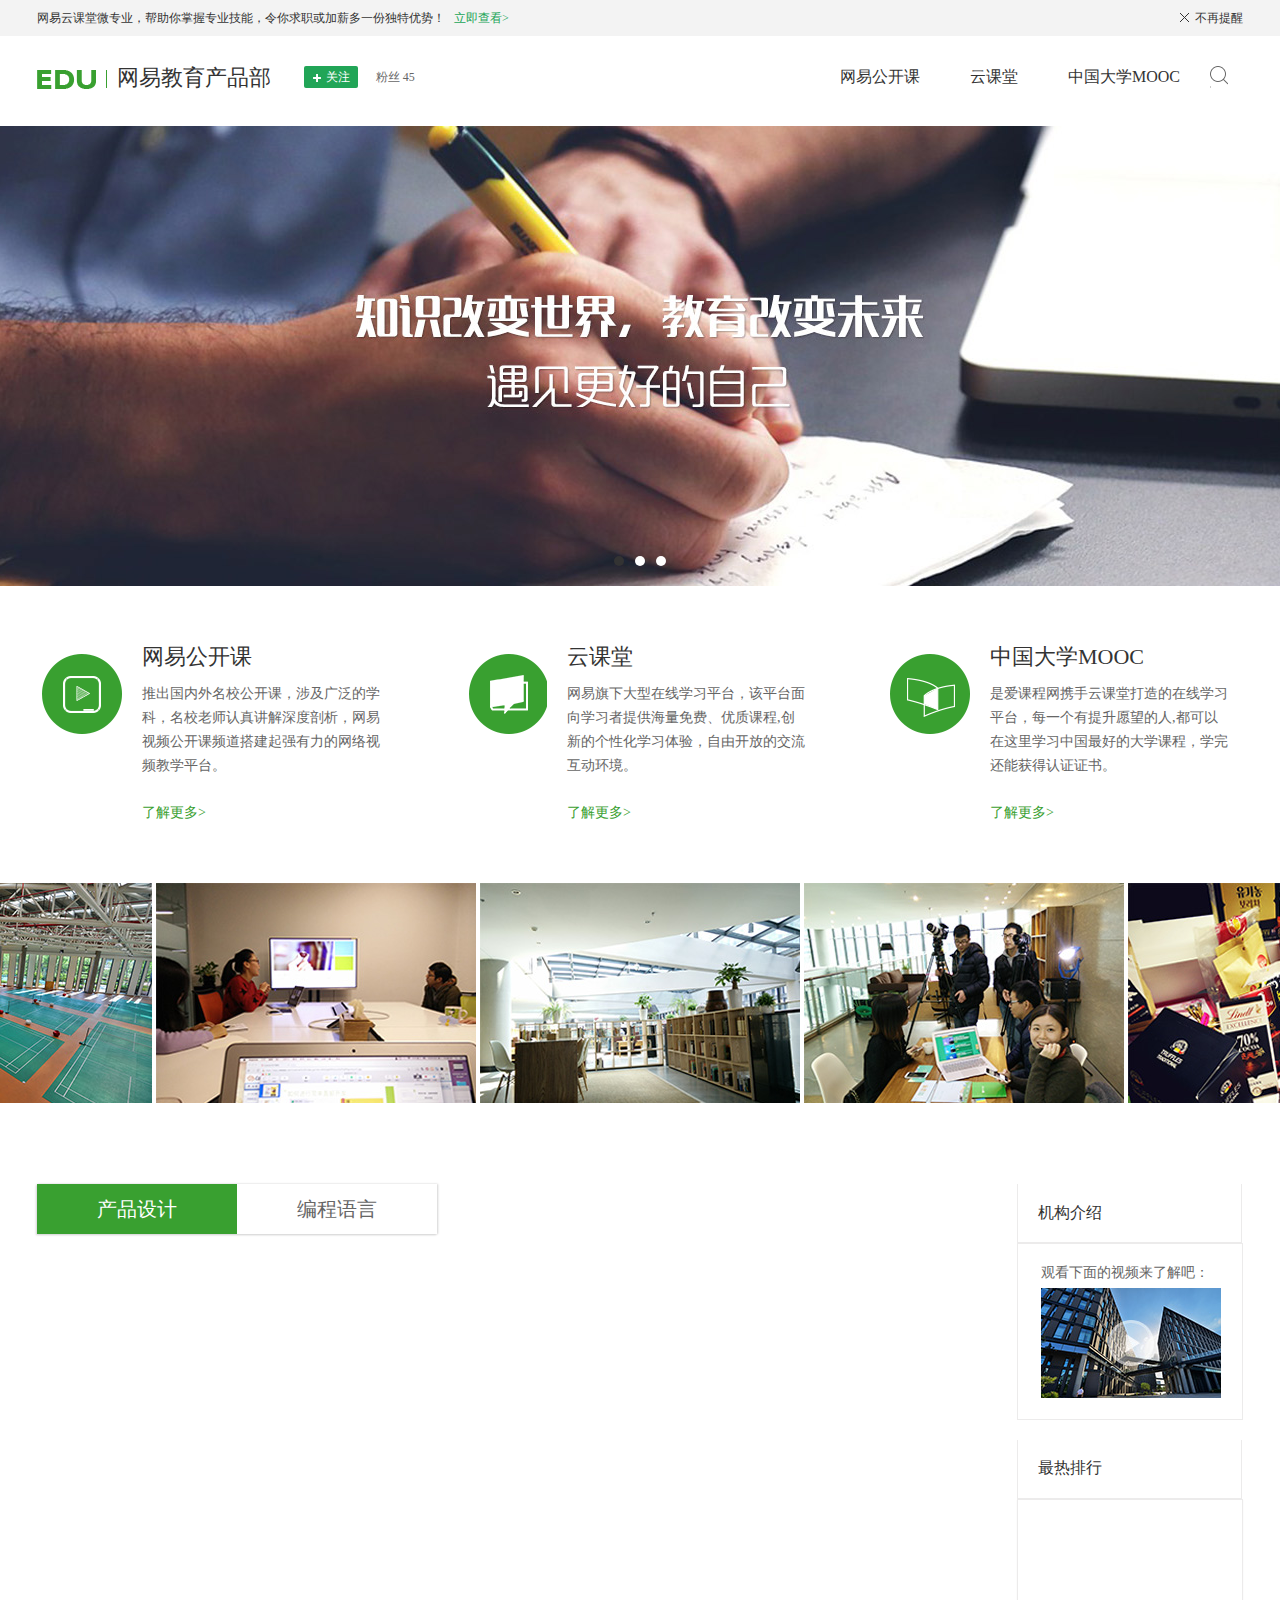
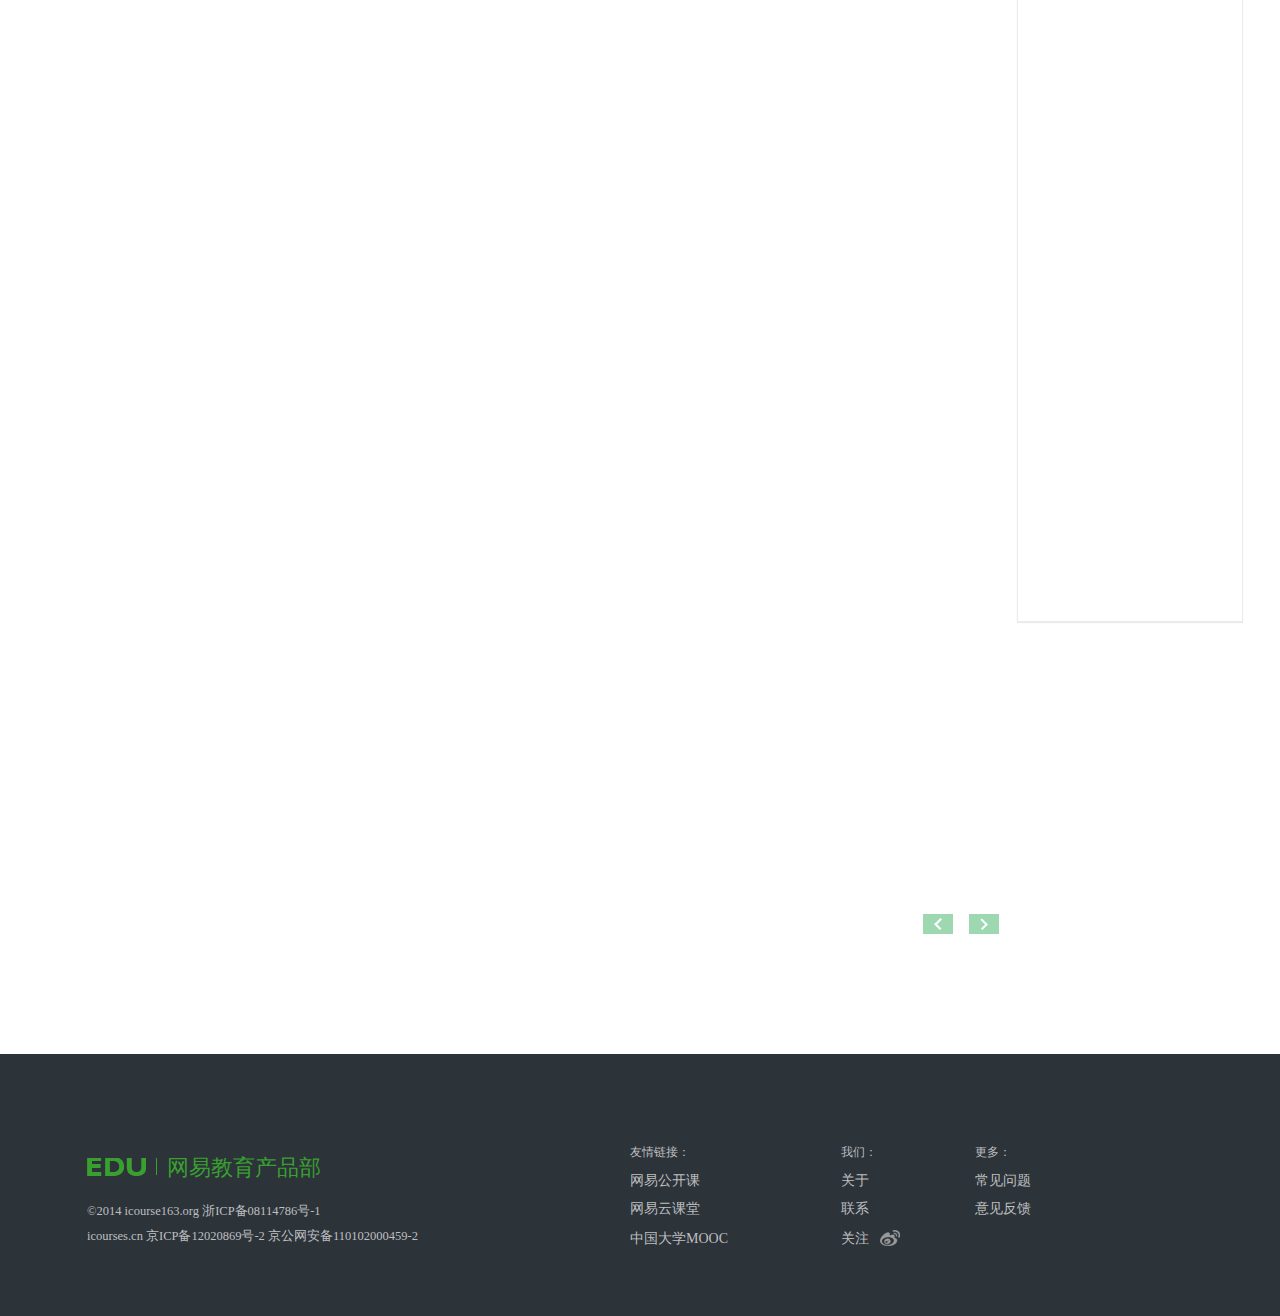
==== commit 0018c02f: "9.22-v1.0" ====
--- a/edu.html
+++ b/edu.html
@@ -157,20 +157,21 @@
             <h1>机构介绍</h1>
             <div class="m-content-video">
                 <p>观看下面的视频来了解吧：</p>
-                <img src="./images/video.jpg" alt="video">
+                <img id="m-content-videoimg" src="./images/video.jpg" alt="video">
+                <div id="m-content-videopop">
+                    <h2>请观看下面的视频</h2>
+                    <span id="m-content-videoclose"></span>
+                    <video id="m-content-videoplay" width=887 controls preload="auto">
+                        <source src="http://mov.bn.netease.com/open-movie/nos/mp4/2014/12/30/SADQ86F5S_shd.mp4" type="video/mp4">
+                    </video>
+                </div>
             </div>
         </div>
         <div class="m-content-hot">
             <h1>最热排行</h1>
             <!-- 实时排行 -->
-            <div>
-                <ol>
-                    <li>
-                        <img src="" alt="">
-                        <h2></h2>
-                        <span></span>
-                    </li>
-                </ol>
+            <div id="m-content-hot">
+                <ol></ol>
             </div>
             <!-- /实时排行 -->
         </div>
--- a/stylesheets/edu.css
+++ b/stylesheets/edu.css
@@ -263,7 +263,11 @@
 	height: 460px;
 	overflow-x: hidden;
 }
-#g-banner .m-banner-box ul li{
+.m-img-active{
+	display: inline-block;
+}
+.m-banner-box ul li{
+	display: none;
 	position: absolute;
 	top: 0;
 	left: 50%;
@@ -287,9 +291,6 @@
 	margin: 0 5.5px;
 	border-radius: 5px;
 	background-color: #fff;
-}
-.m-img-active{
-	z-index: 9;
 }
 #g-banner .m-banner-bar .m-bar-active{
 	background-color: #333;
@@ -390,7 +391,7 @@
 	font-size: 0;
 }
 #g-content .m-content{
-	width: 981px;
+	width: 980px;
 	height: 1350px;
 }
 #g-content>div{
@@ -422,40 +423,50 @@
 }
 /* 详细课程内容 */
 #m-content-kcul{
+	display: inline-block;
 	margin-top: 30px;
 	font-size: 0;
 	line-height: 0;
 }
 #m-content-kcul li{
 	display: inline-block;
+	position: relative;
 	float: left;
 	width: 225px;
 	height: 228px;
 	margin: 0 18px 18px 0;
 	font: 12px/12px "Microsoft YaHei","微软雅黑";
 	text-align: left;
-	text-indent: 4px;
 	border: 1px solid #fff;
 	box-shadow: -1px 0px 1px 0px #f1f1f1,1px 0px 1px 0px #f1f1f1,0px 1px 2px 0px #e6e6e6;
 }
-#m-content-kcul li img{
+#m-content-kcul li .m-content-liMEnter img{
 	width: 223px;
 	height: 124px;
-}
-#m-content-kcul li h2{
-	display: block;
+	margin: 1px 0 0 1px;
+	text-align: center;
+}
+#m-content-kcul li .m-content-liMEnter h2{
+	display: inline-block;
+	width: 223px;
 	margin-top: 10px;
 	text-overflow: ellipsis;
 	overflow: hidden;
 	white-space: nowrap;
 	color: #333;
-}
-#m-content-kcul li a{
-	display: block;
+	text-indent: 4px;
+}
+#m-content-kcul li .m-content-liMEnter a{
+	display: inline-block;
+	width: 223px;
 	margin-top: 10px;
+	text-overflow: ellipsis;
+	overflow: hidden;
+	white-space: nowrap;
 	color: #999;
-}
-#m-content-kcul li span{
+	text-indent: 4px;
+}
+#m-content-kcul li .m-content-liMEnter span{
 	display: inline-block;
 	position: relative;
 	height: 16px;
@@ -466,7 +477,7 @@
 	color: #999;
 	border: 1px solid #ddd;
 }
-#m-content-kcul li span i{
+#m-content-kcul li .m-content-liMEnter span i{
 	display: inline-block;
 	position: absolute;
 	top: 2px;
@@ -474,12 +485,115 @@
 	width: 9px;
 	height: 11px;
 	background: url(../images/sprites.png) -60px -280px no-repeat;
-}
-#m-content-kcul li strong{
+	text-indent: 4px;
+}
+#m-content-kcul li .m-content-liMEnter strong{
 	display: block;
 	margin-top: 10px;
 	text-indent: 7px;
 	color:#ff3f00;
+}
+/* 定义mouseenter时的样式 */
+#m-content-kcul .m-content-liMleave{
+	display: none;
+	position: absolute;
+	top: -11px;
+	left: -11px;
+	width: 482px;
+	height: 240px;
+	padding: 11px;
+	box-sizing: border-box;
+	border: 1px solid #d0cfd0;
+	box-shadow: 1px 1px 1px 0px #f1f1f1,-1px -1px 1px 0px #ebebeb;
+	background-color: #fff;
+	font: 12px/12px "Microsoft YaHei","微软雅黑";
+	color: #666;
+	z-index: 29;
+}
+#m-content-kcul .m-content-liMleave img{
+	display: inline-block;
+	width: 223px;
+	height: 124px;
+}
+#m-content-kcul .m-content-liMleave h2{
+	position: absolute;
+	top: 15px;
+	left: 253px;
+	width: 195px;
+	font: 18px/18px "Microsoft YaHei","微软雅黑";
+	color: #333;
+	text-overflow: ellipsis;
+	overflow: hidden;
+	white-space: nowrap;
+}
+#m-content-kcul .m-content-liMleave h2:hover{
+	color: #39a030;
+}
+#m-content-kcul .m-content-liMleave em{
+	position: absolute;
+	top: 50px;
+	left: 272px;
+}
+#m-content-kcul .m-content-liMleave i{
+	display: inline-block;
+	position: absolute;
+	top: 51px;
+	left: 257px;
+	width: 9px;
+	height: 11px;
+	margin: 0 6px 0 0;
+	background: url(../images/sprites.png) -60px -280px no-repeat;
+}
+#m-content-kcul .m-content-liMleave strong{
+	position: absolute;
+	top: 75px;
+	left: 256px;
+}
+#m-content-kcul .m-content-liMleave strong a{
+	display: inline-block;
+}
+#m-content-kcul .m-content-liMleave strong a:hover{
+	text-decoration: underline
+}
+#m-content-kcul .m-content-liMleave span{
+	position: absolute;
+	top: 95px;
+	left: 256px;
+}
+#m-content-kcul .m-content-liMleave div{
+	position: absolute;
+	top: 168px;
+	left: 21px;
+	width: 426px;
+	height: 54px;
+	overflow: hidden;
+	font: 14px/24px "Microsoft YaHei","微软雅黑";
+	color: #666;
+	white-space: normal;
+}
+#m-content-kcul .m-content-liMleave div p{
+	position: relative;
+	-webkit-animation: cDcp 30s both ease infinite;
+	-moz-animation: cDcp 30s both ease infinite;
+	-ms-animation: cDcp 30s both ease infinite;
+	-o-animation: cDcp 30s both ease infinite;
+	animation: cDcp 30s both ease infinite;
+	-webkit-animation-delay: 1s;
+	-moz-animation-delay: 1s;
+	-ms-animation-delay: 1s;
+	-o-animation-delay: 1s;
+	animation-delay: 1s;
+}
+#m-content-kcul .m-content-liMleave div p:hover{
+	-webkit-animation-play-state: paused;
+	-moz-animation-play-state: paused;
+	-ms-animation-play-state: paused;
+	-o-animation-play-state: paused;
+	animation-play-state: paused;
+}
+@-webkit-keyframes cDcp{
+    from{top:0;}
+    to{top:-100%;}
 }
 /* /详细课程内容 */
 /* 翻页器 */
@@ -579,9 +693,101 @@
 	font: 16px/55px "Microsoft YaHei","微软雅黑";
 	color: #333;
 }
-#g-content .m-content-aside .m-content-hot div{
+/* 视频弹窗 */
+#m-content-videopop{
+	display: none;
+	position: fixed;
+	bottom: 0;
+	left: 50%;
+	width: 950px;
+	height: 630px;
+	margin-left: -475px;
+	font-size: 0;
+	background-color: #fff;
+	z-index: 299;
+}
+#m-content-videopop h2{
+	position: absolute;
+	top: 29px;
+	left: 31px;
+	font: 18px/18px "Microsoft YaHei","微软雅黑";
+	color: #444;
+}
+#m-content-videopop span{
+	display: inline-block;
+	position: absolute;
+	top: 13px;
+	right: 12px;
+	width: 10px;
+	height: 10px;
+	background: url(../images/sprites.png) -40px -260px no-repeat;
+}
+#m-content-videopop video{
+	position: absolute;
+	top: 69px;
+	left: 31px;
+}
+/* /视频弹窗 */
+/* 最热排行 */
+#m-content-hot{
+	display: inline-block;
+	position: relative;
+	width: 224px;
+	height: 721px;
 	border:1px solid #ecebeb;
-}
+	box-shadow: 0 1px 1px 0 #ecebeb;
+}
+#m-content-hot ol{
+	position: absolute;
+	top: 19px;
+	left: 20px;
+	width: 183px;
+	height: 685px;
+	overflow: hidden;
+	border-width: 0;
+}
+#m-content-hot ol li{
+	display: block;
+	position: relative;
+	height: 50px;
+	margin-bottom: 20px;
+}
+#m-content-hot ol li img{
+	display: inline-block;
+	position: absolute;
+	top: 0;
+	left: 0;
+	width: 50px;
+	height: 50px;
+}
+#m-content-hot ol li h2{
+	display: inline-block;
+	position: absolute;
+	top: 0;
+	left: 60px;
+	width: 121px;
+	text-overflow: ellipsis;
+	overflow: hidden;
+	white-space: nowrap;
+	font: 14px/14px "Microsoft YaHei","微软雅黑";
+	color: #333;
+}
+#m-content-hot ol li em{
+	display: inline-block;
+	position: absolute;
+	top: 27px;
+	left: 63px;
+	font: 9px/9px "Microsoft YaHei","微软雅黑";
+	color: #999;
+}
+#m-content-hot ol li em span{
+	display: inline-block;
+	width: 9px;
+	height: 10px;
+	margin-right: 6px;
+	background: url(../images/sprites.png) -60px -280px no-repeat;
+}
+/* /最热排行 */
 /* /右边栏 */
 /* 清除浮动 */
 .clearfix{
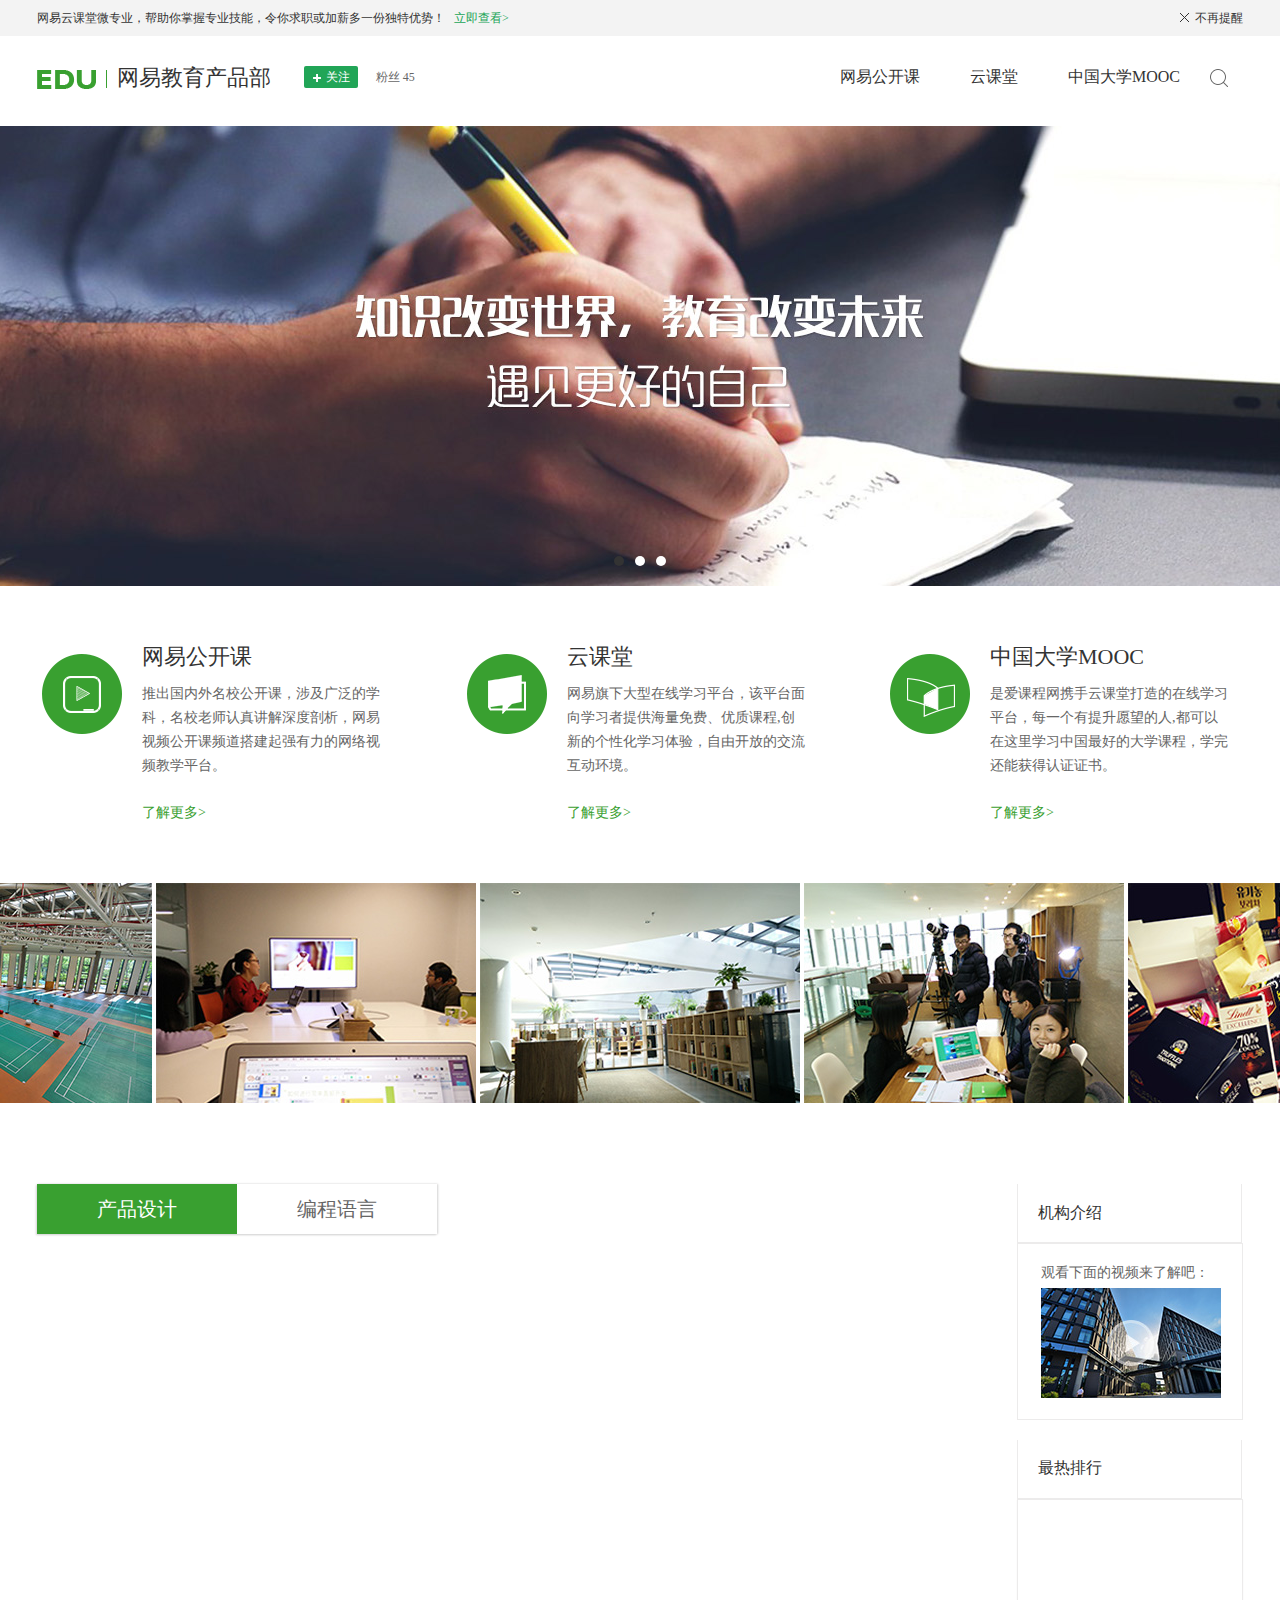
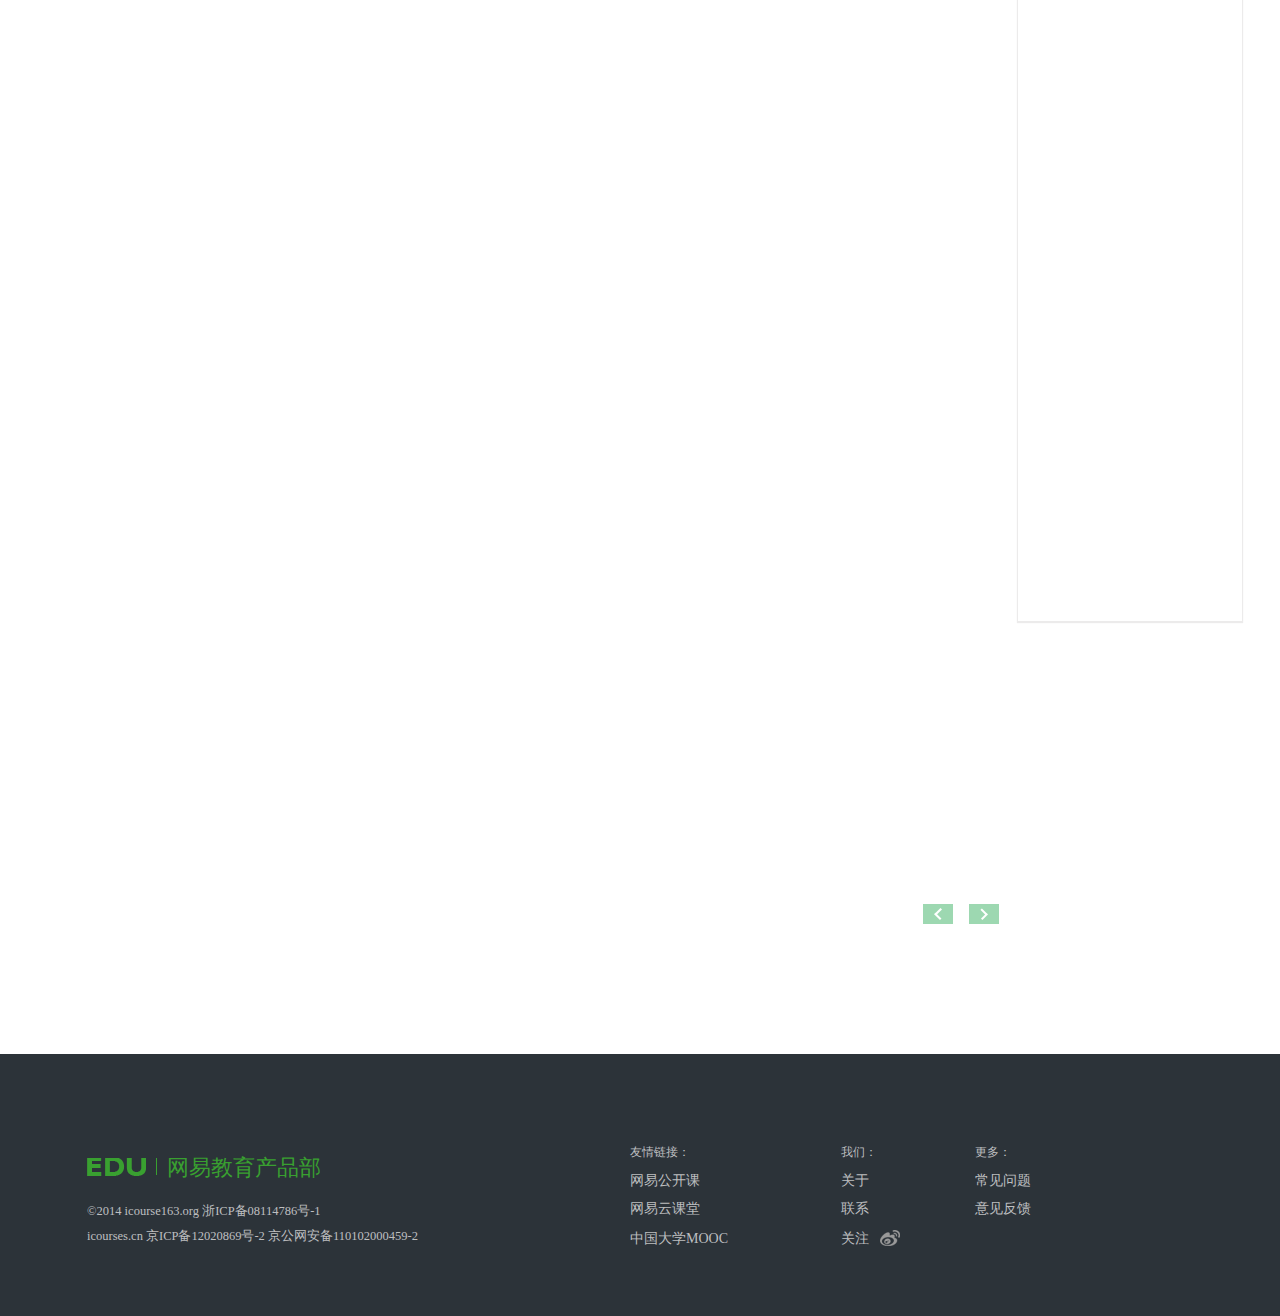
==== commit f9f067aa: "9.23-v1.0" ====
--- a/edu.html
+++ b/edu.html
@@ -1,10 +1,11 @@
 <!DOCTYPE html>
 <html>
 <head>
-    <meta charset="utf-8">
+    <meta charset="utf-8">    <meta name="viewport" content="width=device-width, initial-scale=1.0, maximum-scale=1.0, user-scalable=no">
     <title>网易教育产品部</title>
     <meta name="Keywords" content="网易教育产品部、网易、网易公开课、网易云课堂、中国大学MOOC、优质课程、智能问答、趣味实践、随心笔记、教育、计算机开发、交互视觉设计、视频教程、交流互动、免费、名师、实用、培训">
     <meta name="description" content="网易教育产品部结合网易公开课、网易云课堂以及中国大学MOOC向广大互联网学习爱好者提供一个优秀的学习平台">
+
     <link rel="stylesheet" type="text/css" href="./stylesheets/reset.css">
     <link rel="stylesheet" type="text/css" href="./stylesheets/edu.css">
     <script type="text/javascript" src="./js/md5.js"></script>
--- a/stylesheets/edu.css
+++ b/stylesheets/edu.css
@@ -2,13 +2,8 @@
 body{
 	min-width: 1206px;
 }
-#g-note,#g-head,#g-banner,#g-content,#g-foot{
+#g-note,#g-head,#g-content,#g-foot{
 	text-align: center;
-}
-#g-info ul{
-	display: table;
-	width: 1206px;
-	margin: 0 auto;
 }
 /* /主体居中设置 */
 /* 顶部通知条 */
@@ -72,7 +67,7 @@
 	vertical-align: text-bottom;
 	background: url(../images/sprites.png) 0 -300px no-repeat;
 }
-#g-head #m-head-login{
+#m-head-login{
 	width: 54px;
 	height: 22px;
 	margin-left: 30px;
@@ -84,10 +79,10 @@
 	border-radius: 2px;
 	cursor: pointer;
 }
-#g-head #m-head-login:hover{
+#m-head-login:hover{
 	background-color: #2fb556;
 }
-#g-head #m-head-login span{
+#m-head-login span{
 	width: 8px;
 	height: 8px;
 	margin-right: 5px;
@@ -102,7 +97,7 @@
 	color: #666;
 }
 /* 已关注 */
-#g-head #m-head-loginok{
+#m-head-loginok{
 	width: 106px;
 	height: 21px;
 	margin-left: 30px;
@@ -112,20 +107,20 @@
 	color: #333;
 	border: 1px solid #efefef;
 }
-#g-head #m-head-loginok .m-loginok-log{
+#m-head-loginok .m-loginok-log{
 	width: 11px;
 	height: 9px;
 	margin-right: 5px;
 	background: url(../images/sprites.png) -20px -240px no-repeat;
 }
-#g-head #m-head-loginok span{
+#m-head-loginok span{
 	color: #ccc;
 }
-#g-head #m-head-loginok strong{
+#m-head-loginok strong{
 	cursor: pointer;
 	color: #999;
 }
-#g-head #m-head-loginok strong:hover{
+#m-head-loginok strong:hover{
 	color: #21a557;
 	text-decoration: underline;
 }
@@ -142,7 +137,7 @@
 	z-index: 199;
 	background-color: #fff;
 }
-#g-loginForm #m-loginshmsg{
+#m-loginshmsg{
 	display: none;
 	position: absolute;
 	top: 30px;
@@ -194,7 +189,7 @@
 	font: 16px/16px "Microsoft YaHei","微软雅黑";
 	color: #ccc;
 }
-#m-loginForm #m-login-button{
+#m-login-button{
 	width: 295px;
 	height: 48px;
 	margin-top: 14px;
@@ -230,14 +225,15 @@
 #g-head .m-head-nav ul li a:hover{
 	color: #39a030;
 }
-#g-head .search{
+#g-head .m-head-nav .search{
 	width: 18px;
 	height: 18px;
 	margin-right: 15px;
+	vertical-align: super;
 	background: url(../images/sprites.png) 0px -240px no-repeat;
 }
-#g-head .search:hover{
-	cursor:  pointer;
+#g-head .m-head-nav .search:hover{
+	cursor: pointer;
 	background: url(../images/sprites.png) -20px -260px no-repeat;
 }
 #g-head .m-head-nav1,#g-head .m-head-nav2{
@@ -301,6 +297,9 @@
 	line-height: 0;
 }
 #g-info ul{
+	display: table;
+	width: 1206px;
+	margin: 0 auto;
 	font-size: 0;
 }
 #g-info ul li{
@@ -604,7 +603,8 @@
 	position: absolute;
 	bottom: 0;
 	right: 18px;
-	height: 20px;
+	height: 30px;
+	text-align: left;
 	font-size: 0;
 	line-height: 0;
 }
@@ -613,6 +613,7 @@
 	width: 30px;
 	height: 20px;
 	line-height: 20px;
+	text-align: center;
 	background-color: #9dd8b1;
 }
 #m-content-ptbox .m-content-pb{
@@ -635,6 +636,8 @@
 }
 .m-content-ptbox ul{
 	display: inline-block;
+	max-width: 900px;
+	height: 20px;
 	vertical-align: middle;
 }
 #m-content-ptbox .m-content-pt li{
@@ -875,4 +878,62 @@
 	vertical-align: text-bottom;
 	background: url(../images/sprites.png) 0 -280px;
 }
-/* /底部信息 */+/* /底部信息 */
+/* 响应式布局(IE8下不支持，兼容思路：将此处的变化调整到js里，采用监听window对象的resize事件，判断浏览器尺寸小于1205px时，分别调整以下节点的css样式) */
+@media screen and (max-width: 1205px){
+	body{
+		min-width: 960px;
+	}
+	#g-note .m-note{
+		width: 960px;
+	}
+	#g-head .m-header{
+		width: 960px;
+	}
+	#g-info ul{
+		width: 960px;
+	}
+	#g-info ul li{
+		width: 279px;
+		height: 200px;
+		margin: 60px auto 35px;
+	}
+	#g-info .m-info-content{
+		width: 170px;
+		height: 200px;
+	}
+	#g-info .m-info-l1{
+		margin-left: 0;
+	}
+	#g-info .m-info-l2{
+		margin-left: 60px;
+	}
+	#g-info .m-info-l3{
+		margin-left: 60px;
+	}
+	#g-content{
+		width: 960px;
+	}
+	#g-content .m-content{
+		width: 734px;
+	}
+	#m-content-kcul li{
+		margin: 0 17px 18px 0;
+	}
+	.m-content-ptbox ul{
+		max-width: 640px;
+	}
+	#g-foot .m-foot{
+		width: 960px;
+	}
+	#g-foot div h1{
+		left: 0;
+	}
+	#g-foot div p{
+		left: 0;
+	}
+	#g-foot table{
+		left: 543px;
+	}
+}
+/* /响应式布局 */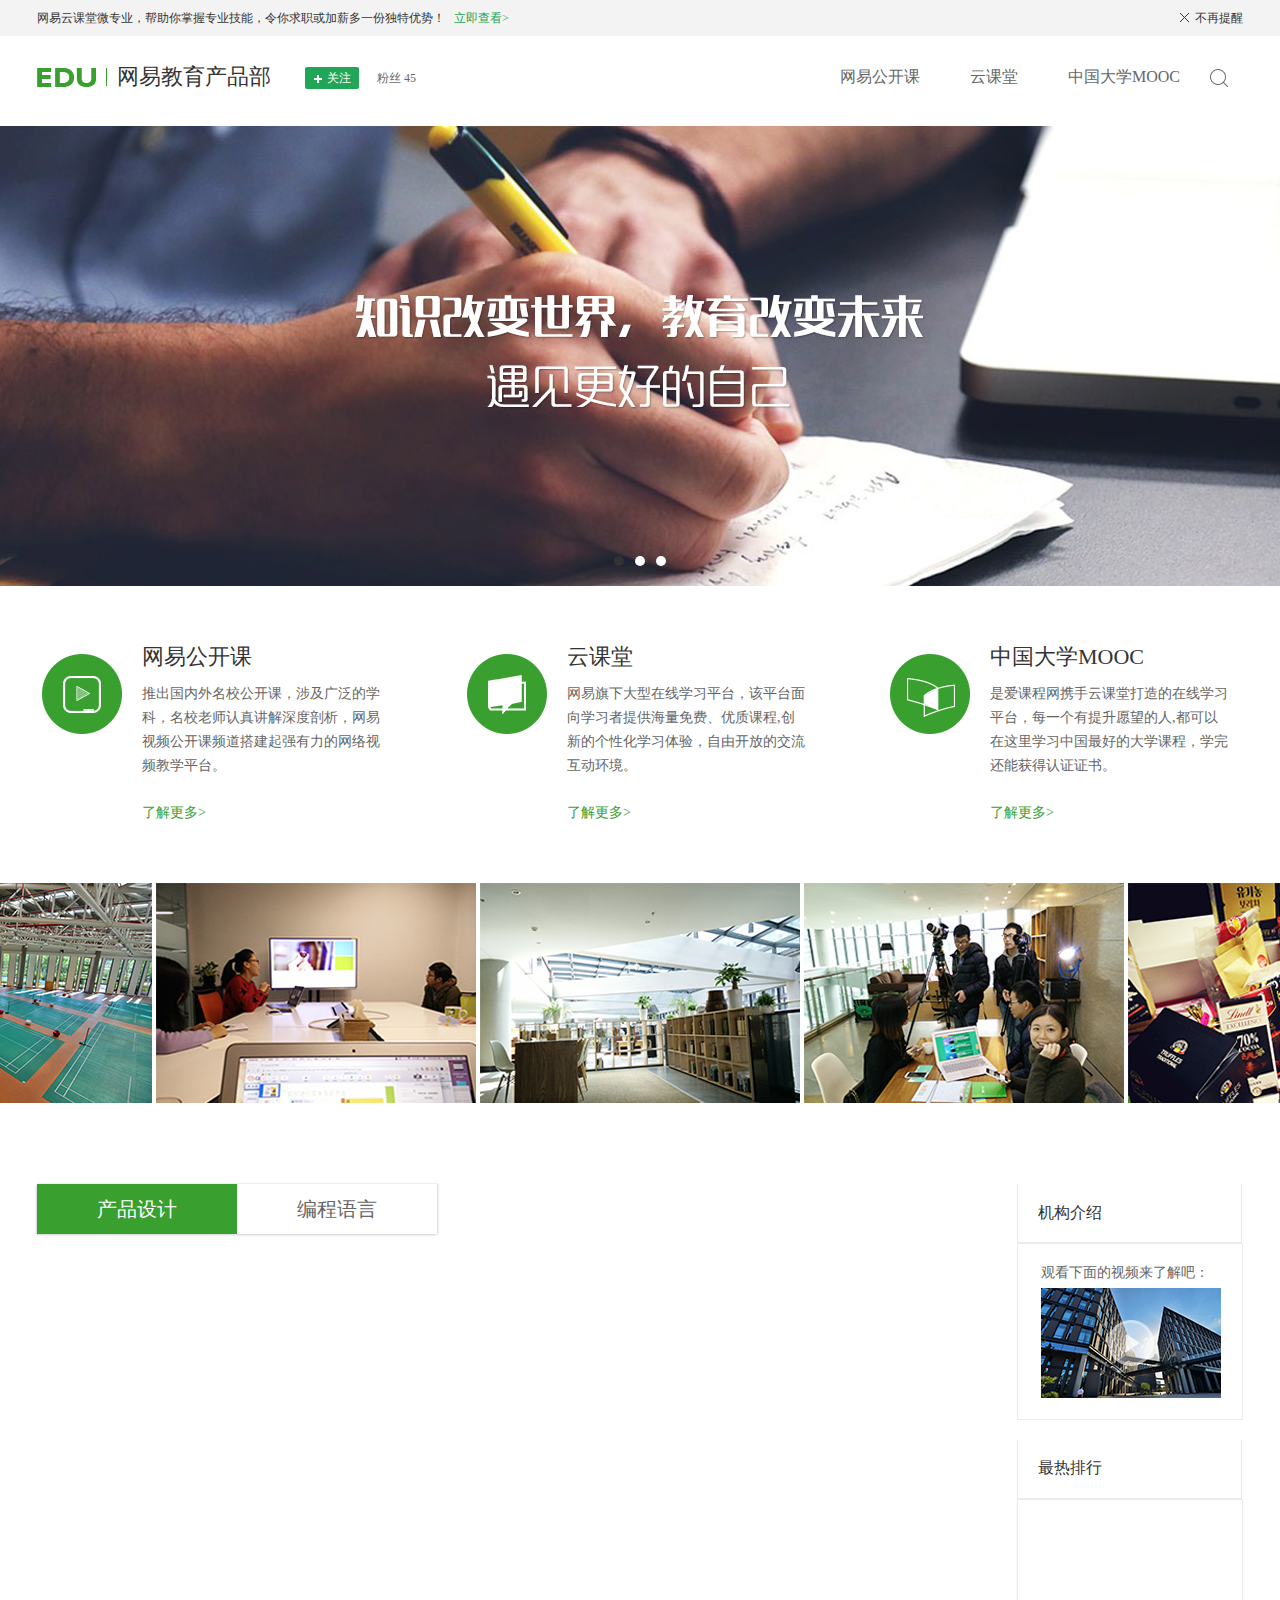
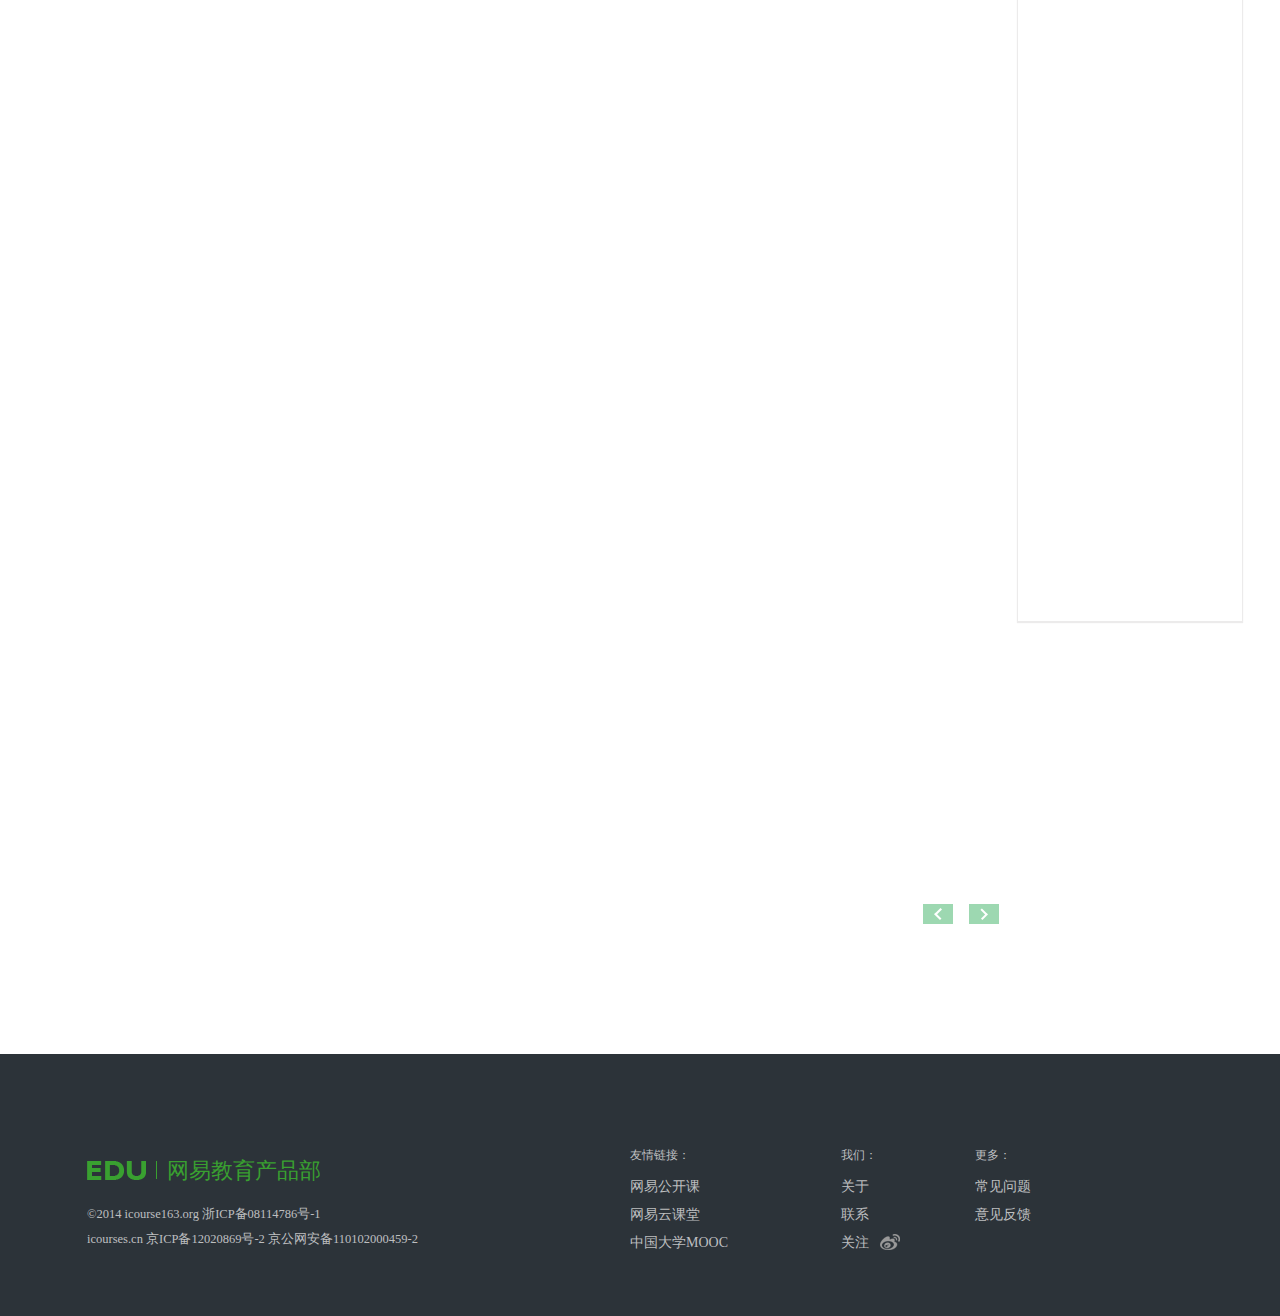
==== commit 72da2393: "9.30-v1.0" ====
--- a/edu.html
+++ b/edu.html
@@ -1,11 +1,11 @@
 <!DOCTYPE html>
 <html>
 <head>
-    <meta charset="utf-8">    <meta name="viewport" content="width=device-width, initial-scale=1.0, maximum-scale=1.0, user-scalable=no">
+    <meta charset="utf-8">
     <title>网易教育产品部</title>
     <meta name="Keywords" content="网易教育产品部、网易、网易公开课、网易云课堂、中国大学MOOC、优质课程、智能问答、趣味实践、随心笔记、教育、计算机开发、交互视觉设计、视频教程、交流互动、免费、名师、实用、培训">
     <meta name="description" content="网易教育产品部结合网易公开课、网易云课堂以及中国大学MOOC向广大互联网学习爱好者提供一个优秀的学习平台">
-
+    <meta name="viewport" content="width=device-width, initial-scale=1.0, maximum-scale=1.0, user-scalable=no">
     <link rel="stylesheet" type="text/css" href="./stylesheets/reset.css">
     <link rel="stylesheet" type="text/css" href="./stylesheets/edu.css">
     <script type="text/javascript" src="./js/md5.js"></script>
@@ -29,8 +29,8 @@
         <div>
             <h1><span></span>网易教育产品部</h1>
             <em class="m-head-login" id="m-head-login"><span></span>关注</em>
-            <em class="m-head-loginok" id="m-head-loginok"><span class="m-loginok-log"></span>已关注 <span>|</span>&nbsp;<strong class="m-head-loginno" id="m-head-loginno">取消</strong></em>
-            <span class="m-head-fan">粉丝 45</span>
+            <em class="m-head-loginok" id="m-head-loginok"><span class="m-loginok-log"></span>已关注<span>|</span><strong class="m-head-loginno" id="m-head-loginno">取消</strong></em>
+            <span class="m-head-fan">粉丝&nbsp;45</span>
         </div>
         <!-- 头部导航 -->
         <div class="m-head-nav">
@@ -62,10 +62,10 @@
                 </div>
                 <div class="m-acpa">
                     <label for="m-password">密码</label>
-                    <input id="m-password" type="password" name="password">
+                    <input id="m-password" type="password" name="password" required>
                 </div>
                 <div>
-                    <button id="m-login-button" type="submit" required>登录</button>
+                    <button id="m-login-button" type="submit">登录</button>
                 </div>
             </fieldset>
         </form>
@@ -103,21 +103,24 @@
             <span class="m-info log1"></span>
             <div class="m-info-content">
                 <h1>网易公开课</h1>
-                <p>推出国内外名校公开课，涉及广泛的学科，名校老师认真讲解深度剖析，网易视频公开课频道搭建起强有力的网络视频教学平台。</p><a href="http://open.163.com/" target="_blank" rel="nofollow" title="网易公开课">了解更多&gt;</a>
+                <p>推出国内外名校公开课，涉及广泛的学科，名校老师认真讲解深度剖析，网易视频公开课频道搭建起强有力的网络视频教学平台。</p>
+                <a href="http://open.163.com/" target="_blank" rel="nofollow" title="网易公开课">了解更多&gt;</a>
             </div>
         </li>
         <li class="m-info-l2">
             <span class="m-info log2"></span>
             <div class="m-info-content">
                 <h1>云课堂</h1>
-                <p>网易旗下大型在线学习平台，该平台面向学习者提供海量免费、优质课程,创新的个性化学习体验，自由开放的交流互动环境。</p><a href="http://study.163.com/" target="_blank" rel="nofollow" title="云课堂">了解更多&gt;</a>
+                <p>网易旗下大型在线学习平台，该平台面向学习者提供海量免费、优质课程,创新的个性化学习体验，自由开放的交流互动环境。</p>
+                <a href="http://study.163.com/" target="_blank" rel="nofollow" title="云课堂">了解更多&gt;</a>
             </div>
         </li>
         <li class="m-info-l3">
             <span class="m-info log3"></span>
             <div class="m-info-content">
                 <h1>中国大学MOOC</h1>
-                <p>是爱课程网携手云课堂打造的在线学习平台，每一个有提升愿望的人,都可以在这里学习中国最好的大学课程，学完还能获得认证证书。</p><a href="http://www.icourse163.org/" target="_blank" rel="nofollow" title="中国大学MOOC">了解更多&gt;</a>
+                <p>是爱课程网携手云课堂打造的在线学习平台，每一个有提升愿望的人,都可以在这里学习中国最好的大学课程，学完还能获得认证证书。</p>
+                <a href="http://www.icourse163.org/" target="_blank" rel="nofollow" title="中国大学MOOC">了解更多&gt;</a>
             </div>
         </li>
     </ul>
@@ -162,6 +165,7 @@
                 <div id="m-content-videopop">
                     <h2>请观看下面的视频</h2>
                     <span id="m-content-videoclose"></span>
+                    <!-- 由于电脑屏幕较小，此处视频尺寸并未按照psd文件中的大小设置，便于测试 -->
                     <video id="m-content-videoplay" width=887 controls preload="auto">
                         <source src="http://mov.bn.netease.com/open-movie/nos/mp4/2014/12/30/SADQ86F5S_shd.mp4" type="video/mp4">
                     </video>
@@ -178,6 +182,7 @@
         </div>
     </div>
 </div>
+<!-- 清除浮动 -->
 <div class="clearfix"></div>
 <!-- /内容区 -->
 <!-- 底部信息 -->
--- a/stylesheets/edu.css
+++ b/stylesheets/edu.css
@@ -60,6 +60,7 @@
 #g-head .m-header div h1{
 	font: 22px/22px "Microsoft YaHei","微软雅黑";
 	color: #333;
+	vertical-align: text-bottom;
 }
 #g-head .m-header div h1 span{
 	width: 80px;
@@ -114,6 +115,7 @@
 	background: url(../images/sprites.png) -20px -240px no-repeat;
 }
 #m-head-loginok span{
+	margin: 0 5px;
 	color: #ccc;
 }
 #m-head-loginok strong{
@@ -217,9 +219,10 @@
 #g-head .m-head-nav ul{
 	font-size: 0;
 }
-#g-head .m-head-nav ul>li{
+#g-head .m-head-nav ul>li a{
 	height: 22px;
 	font: 16px/22px "Microsoft YaHei","微软雅黑";
+	color: #666;
 	vertical-align: text-bottom;
 }
 #g-head .m-head-nav ul li a:hover{
@@ -550,6 +553,7 @@
 }
 #m-content-kcul .m-content-liMleave strong a{
 	display: inline-block;
+	color: #666;
 }
 #m-content-kcul .m-content-liMleave strong a:hover{
 	text-decoration: underline
@@ -837,7 +841,7 @@
 	background: url(../images/sprites.png) 0 -330px no-repeat;
 }
 #g-foot div h1{
-	font: 22px/22px "Microsoft YaHei","微软雅黑"; 
+	font: 22px/22px "Microsoft YaHei","微软雅黑";
 	color: #39a030;
 }
 #g-foot table{
@@ -850,12 +854,12 @@
 	vertical-align: super;
 }
 #g-foot table thead{
-	font: 12px/12px "Microsoft YaHei","微软雅黑"; 
+	font: 12px/12px "Microsoft YaHei","微软雅黑";
 	color: #bebfc0;
 }
 
 #g-foot table tbody tr a{
-	font: 14px/14px "Microsoft YaHei","微软雅黑"; 
+	font: 14px/14px "Microsoft YaHei","微软雅黑";
 	color: #bebfc0;
 }
 #g-foot table tbody tr a:hover{
